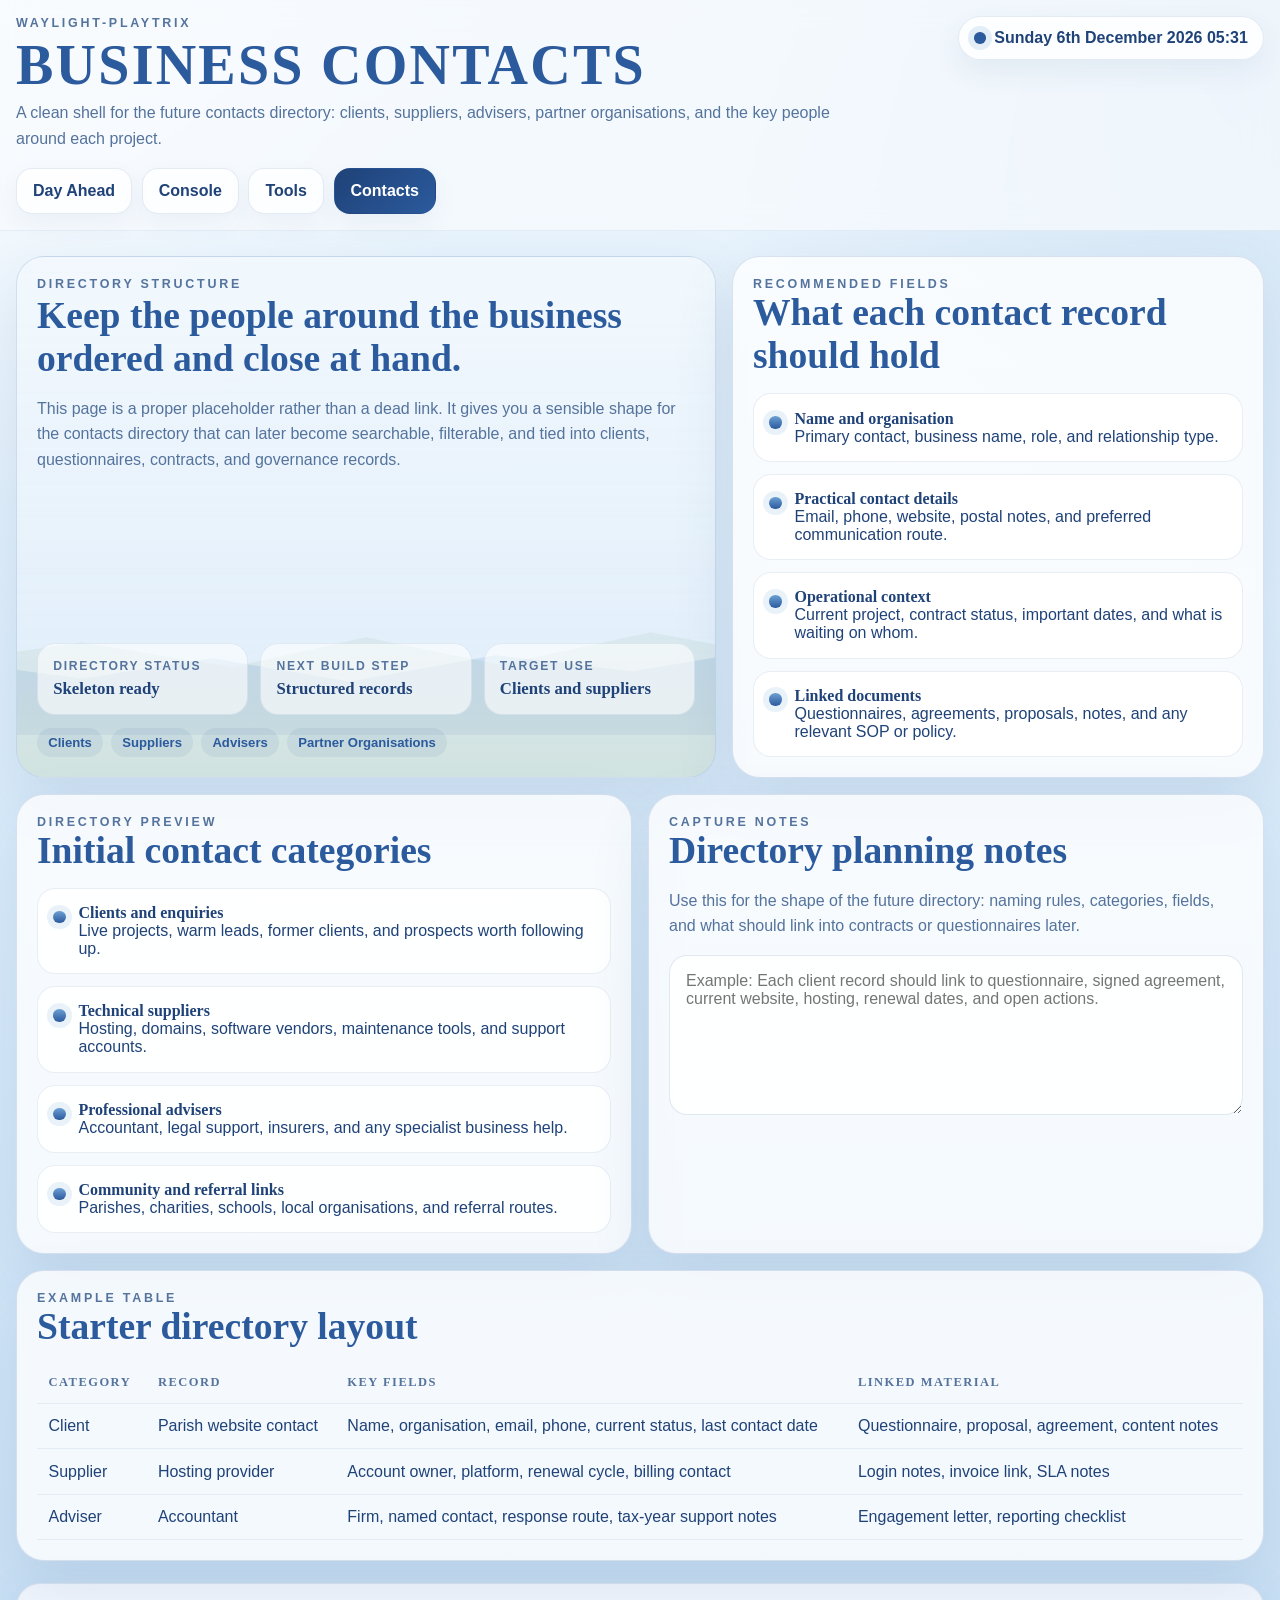
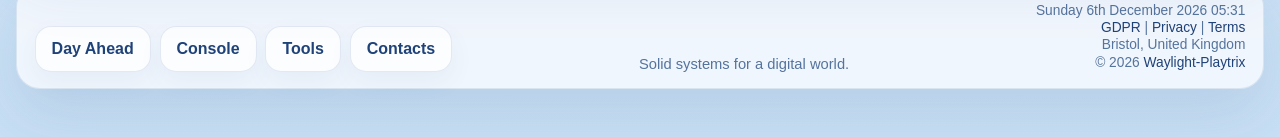
==== contacts.html @ 9e7c9e60 "Refine Waylight dashboard and add workboard" ====
<!DOCTYPE html>
<html lang="en-GB">
<head>
  <meta charset="UTF-8" />
  <meta name="viewport" content="width=device-width, initial-scale=1.0" />
  <title>Waylight-Playtrix | Business Contacts</title>
  <style>
    :root {
      --sky-top:#edf6fd;
      --sky-mid:#d9ebfa;
      --sky-low:#c8dff4;
      --sea:#6da0d4;
      --sea-deep:#2b5a9d;
      --ink:#1f4278;
      --ink-soft:#54739d;
      --line:rgba(43,90,157,.16);
      --panel:rgba(255,255,255,.78);
      --panel-strong:rgba(255,255,255,.9);
      --glow:0 24px 60px rgba(49,89,141,.12);
      --grass:#b8cfa8;
      --chalk:#f8fbfe;
    }
    * { box-sizing:border-box; }
    body {
      margin:0;
      min-height:100vh;
      color:var(--ink);
      font-family:"Trebuchet MS","Gill Sans",Calibri,sans-serif;
      background:
        radial-gradient(circle at top left, rgba(255,255,255,.72), transparent 24%),
        radial-gradient(circle at top right, rgba(109,160,212,.18), transparent 28%),
        linear-gradient(180deg, var(--sky-top) 0%, var(--sky-mid) 48%, var(--sky-low) 100%);
    }
    h1,h2,h3,strong,th { font-family:Georgia,"Times New Roman",serif; }
    a { color:inherit; }
    .wrap { width:min(1280px, calc(100% - 2rem)); margin:0 auto; }
    .topbar {
      position:sticky; top:0; z-index:10;
      padding:1rem 0;
      background:rgba(248,251,254,.7);
      backdrop-filter:blur(16px);
      border-bottom:1px solid rgba(43,90,157,.08);
    }
    .brand { display:flex; justify-content:space-between; gap:1rem; align-items:flex-start; flex-wrap:wrap; }
    .eyebrow { margin:0; font-size:.78rem; letter-spacing:.22em; text-transform:uppercase; font-weight:800; color:var(--ink-soft); }
    h1 { margin:.2rem 0; font-size:clamp(2rem,5vw,3.5rem); text-transform:uppercase; letter-spacing:.04em; color:var(--sea-deep); }
    .sub { margin:0; max-width:52rem; color:var(--ink-soft); line-height:1.6; }
    nav { display:flex; gap:.6rem; flex-wrap:wrap; margin-top:1rem; }
    .nav-btn,.footer-btn,.action-btn {
      display:inline-flex; align-items:center; justify-content:center; text-decoration:none; cursor:pointer;
      border:1px solid rgba(43,90,157,.12); border-radius:16px; padding:.82rem 1rem;
      background:rgba(255,255,255,.76); color:var(--ink); font-weight:800;
      box-shadow:0 10px 24px rgba(49,89,141,.06);
    }
    .nav-btn.active,.nav-btn:hover,.action-btn.primary,.footer-btn:hover {
      background:linear-gradient(135deg, var(--ink), var(--sea-deep)); color:#fff;
    }
    .stamp {
      display:inline-flex; align-items:center; gap:.55rem; padding:.75rem .95rem; border-radius:999px;
      background:rgba(255,255,255,.82); border:1px solid rgba(43,90,157,.12); box-shadow:0 12px 28px rgba(49,89,141,.08);
      font-weight:700; color:var(--ink);
    }
    .dot { width:.72rem; height:.72rem; border-radius:50%; background:var(--sea-deep); box-shadow:0 0 0 6px rgba(109,160,212,.18); }
    main.wrap { padding:1.6rem 0 3rem; }
    .hero,.cols2,.footer-inner { display:grid; gap:1rem; }
    .hero { grid-template-columns:1.25fr .95fr; }
    .cols2 { grid-template-columns:repeat(2, minmax(0, 1fr)); margin-top:1rem; }
    .card {
      position:relative; overflow:hidden; border-radius:28px; padding:1.25rem;
      background:var(--panel); border:1px solid var(--line); box-shadow:var(--glow);
    }
    .hero-card {
      min-height:320px;
      background:
        linear-gradient(180deg, rgba(255,255,255,.62), rgba(255,255,255,.3)),
        linear-gradient(180deg, rgba(217,235,250,.88), rgba(200,223,244,.72));
    }
    .hero-card::before {
      content:""; position:absolute; inset:auto -10% 0 -10%; height:48%;
      background:linear-gradient(180deg, rgba(109,160,212,.08), rgba(184,207,168,.3));
      clip-path:polygon(0 54%, 16% 46%, 34% 56%, 50% 44%, 66% 55%, 84% 42%, 100% 52%, 100% 100%, 0 100%);
    }
    .hero-card::after {
      content:""; position:absolute; inset:auto -8% 8% -8%; height:28%;
      background:linear-gradient(180deg, rgba(109,160,212,.3), rgba(43,90,157,.08));
      clip-path:polygon(0 50%, 15% 61%, 31% 47%, 48% 63%, 66% 45%, 83% 56%, 100% 40%, 100% 100%, 0 100%);
      opacity:.95;
    }
    .hero-inner { position:relative; z-index:1; display:flex; flex-direction:column; gap:1rem; justify-content:space-between; min-height:100%; }
    h2 { margin:.15rem 0; font-size:clamp(1.4rem, 3vw, 2.35rem); color:var(--sea-deep); }
    .panel-text { color:var(--ink-soft); line-height:1.6; }
    .metrics { display:grid; grid-template-columns:repeat(3, minmax(0, 1fr)); gap:.75rem; }
    .metric { border-radius:18px; padding:.95rem; background:rgba(255,255,255,.6); border:1px solid rgba(43,90,157,.1); }
    .metric span { display:block; font-size:.76rem; letter-spacing:.14em; text-transform:uppercase; font-weight:800; color:var(--ink-soft); }
    .metric strong { display:block; margin-top:.35rem; font-size:1.05rem; color:var(--ink); }
    .section-title { margin:0 0 .25rem; color:var(--sea-deep); }
    .mini-list,.contact-list { display:grid; gap:.75rem; margin-top:1rem; }
    .mini-item,.contact-card {
      display:flex; gap:.8rem; align-items:flex-start; border-radius:18px; padding:.95rem;
      background:var(--panel-strong); border:1px solid rgba(43,90,157,.1);
    }
    .bullet { width:.78rem; height:.78rem; margin-top:.42rem; border-radius:50%; background:linear-gradient(180deg, var(--sea), var(--sea-deep)); box-shadow:0 0 0 6px rgba(109,160,212,.14); flex:0 0 auto; }
    .tag-row { display:flex; gap:.5rem; flex-wrap:wrap; margin-top:.8rem; }
    .tag { display:inline-flex; align-items:center; padding:.45rem .7rem; border-radius:999px; background:rgba(43,90,157,.08); color:var(--sea-deep); font-size:.82rem; font-weight:800; }
    table { width:100%; border-collapse:collapse; margin-top:.85rem; }
    th,td { text-align:left; padding:.82rem .72rem; border-bottom:1px solid rgba(43,90,157,.08); vertical-align:top; }
    th { font-size:.78rem; letter-spacing:.12em; text-transform:uppercase; color:var(--ink-soft); }
    td { color:var(--ink); }
    .note-box {
      width:100%; min-height:160px; resize:vertical; border-radius:18px; padding:1rem; font:inherit;
      border:1px solid rgba(43,90,157,.14); background:rgba(255,255,255,.86); color:var(--ink);
    }
    .site-footer { margin-top:1.4rem; }
    .footer-inner {
      grid-template-columns:auto 1fr auto; align-items:end;
      background:rgba(248,251,254,.84); border:1px solid rgba(43,90,157,.12); border-radius:24px; padding:1rem 1.1rem;
      box-shadow:var(--glow);
    }
    .footer-nav { display:flex; gap:.55rem; flex-wrap:wrap; }
    .footer-tagline { margin:0; color:var(--ink-soft); font-size:.92rem; text-align:center; }
    .waylight-legal-block { text-align:right; }
    .footer-meta,.waylight-legal-links,.waylight-legal-location,.waylight-legal-copyright { margin:.15rem 0; color:var(--ink-soft); font-size:.86rem; }
    .waylight-legal-links a,.waylight-legal-copyright a { color:var(--ink); text-decoration:none; }
    .waylight-legal-links a:hover,.waylight-legal-copyright a:hover { text-decoration:underline; }
    @media (max-width:1100px) {
      .hero,.cols2,.footer-inner { grid-template-columns:1fr; }
      .metrics { grid-template-columns:1fr; }
      .waylight-legal-block { text-align:left; }
    }
    @media (max-width:700px) {
      .wrap { width:min(100% - 1rem, 1280px); }
      .nav-btn,.footer-btn,.action-btn { width:100%; }
    }
  </style>
</head>
<body>
  <header class="topbar">
    <div class="wrap">
      <div class="brand">
        <div>
          <p class="eyebrow">Waylight-Playtrix</p>
          <h1>Business Contacts</h1>
          <p class="sub">A clean shell for the future contacts directory: clients, suppliers, advisers, partner organisations, and the key people around each project.</p>
        </div>
        <div class="stamp"><span class="dot"></span><span id="todayStamp">Loading date...</span></div>
      </div>
      <nav>
        <a class="nav-btn" href="index.html">Day Ahead</a>
        <a class="nav-btn" href="playtrix-console.html">Console</a>
        <a class="nav-btn" href="tools.html">Tools</a>
        <a class="nav-btn active" href="contacts.html">Contacts</a>
      </nav>
    </div>
  </header>

  <main class="wrap">
    <section class="hero">
      <article class="card hero-card">
        <div class="hero-inner">
          <div>
            <p class="eyebrow">Directory Structure</p>
            <h2>Keep the people around the business ordered and close at hand.</h2>
            <p class="panel-text">This page is a proper placeholder rather than a dead link. It gives you a sensible shape for the contacts directory that can later become searchable, filterable, and tied into clients, questionnaires, contracts, and governance records.</p>
          </div>
          <div>
            <div class="metrics">
              <div class="metric"><span>Directory status</span><strong>Skeleton ready</strong></div>
              <div class="metric"><span>Next build step</span><strong>Structured records</strong></div>
              <div class="metric"><span>Target use</span><strong>Clients and suppliers</strong></div>
            </div>
            <div class="tag-row">
              <span class="tag">Clients</span>
              <span class="tag">Suppliers</span>
              <span class="tag">Advisers</span>
              <span class="tag">Partner Organisations</span>
            </div>
          </div>
        </div>
      </article>

      <article class="card">
        <p class="eyebrow">Recommended Fields</p>
        <h2 class="section-title">What each contact record should hold</h2>
        <div class="mini-list">
          <div class="mini-item"><span class="bullet"></span><div><strong>Name and organisation</strong><br />Primary contact, business name, role, and relationship type.</div></div>
          <div class="mini-item"><span class="bullet"></span><div><strong>Practical contact details</strong><br />Email, phone, website, postal notes, and preferred communication route.</div></div>
          <div class="mini-item"><span class="bullet"></span><div><strong>Operational context</strong><br />Current project, contract status, important dates, and what is waiting on whom.</div></div>
          <div class="mini-item"><span class="bullet"></span><div><strong>Linked documents</strong><br />Questionnaires, agreements, proposals, notes, and any relevant SOP or policy.</div></div>
        </div>
      </article>
    </section>

    <section class="cols2">
      <article class="card">
        <p class="eyebrow">Directory Preview</p>
        <h2 class="section-title">Initial contact categories</h2>
        <div class="contact-list">
          <div class="contact-card"><span class="bullet"></span><div><strong>Clients and enquiries</strong><br />Live projects, warm leads, former clients, and prospects worth following up.</div></div>
          <div class="contact-card"><span class="bullet"></span><div><strong>Technical suppliers</strong><br />Hosting, domains, software vendors, maintenance tools, and support accounts.</div></div>
          <div class="contact-card"><span class="bullet"></span><div><strong>Professional advisers</strong><br />Accountant, legal support, insurers, and any specialist business help.</div></div>
          <div class="contact-card"><span class="bullet"></span><div><strong>Community and referral links</strong><br />Parishes, charities, schools, local organisations, and referral routes.</div></div>
        </div>
      </article>

      <article class="card">
        <p class="eyebrow">Capture Notes</p>
        <h2 class="section-title">Directory planning notes</h2>
        <p class="panel-text">Use this for the shape of the future directory: naming rules, categories, fields, and what should link into contracts or questionnaires later.</p>
        <textarea class="note-box" id="contactNotes" placeholder="Example: Each client record should link to questionnaire, signed agreement, current website, hosting, renewal dates, and open actions."></textarea>
      </article>
    </section>

    <section class="card" style="margin-top:1rem;">
      <p class="eyebrow">Example Table</p>
      <h2 class="section-title">Starter directory layout</h2>
      <table>
        <thead>
          <tr>
            <th>Category</th>
            <th>Record</th>
            <th>Key fields</th>
            <th>Linked material</th>
          </tr>
        </thead>
        <tbody>
          <tr>
            <td>Client</td>
            <td>Parish website contact</td>
            <td>Name, organisation, email, phone, current status, last contact date</td>
            <td>Questionnaire, proposal, agreement, content notes</td>
          </tr>
          <tr>
            <td>Supplier</td>
            <td>Hosting provider</td>
            <td>Account owner, platform, renewal cycle, billing contact</td>
            <td>Login notes, invoice link, SLA notes</td>
          </tr>
          <tr>
            <td>Adviser</td>
            <td>Accountant</td>
            <td>Firm, named contact, response route, tax-year support notes</td>
            <td>Engagement letter, reporting checklist</td>
          </tr>
        </tbody>
      </table>
    </section>

    <footer class="site-footer">
      <div class="footer-inner">
        <nav class="footer-nav" aria-label="Footer links">
          <a href="index.html" class="footer-btn">Day Ahead</a>
          <a href="playtrix-console.html" class="footer-btn">Console</a>
          <a href="tools.html" class="footer-btn">Tools</a>
          <a href="contacts.html" class="footer-btn">Contacts</a>
        </nav>
        <p class="footer-tagline">Solid systems for a digital world.</p>
        <div class="waylight-legal-block" data-waylight-legal>
          <p class="footer-meta"><span data-datetime>Loading date and time...</span></p>
          <p class="waylight-legal-links"><a href="gdpr.html">GDPR</a> | <a href="privacy.html">Privacy</a> | <a href="terms.html">Terms</a></p>
          <p class="waylight-legal-location">Bristol, United Kingdom</p>
          <p class="waylight-legal-copyright">&#169; 2026 <a href="index.html">Waylight-Playtrix</a></p>
        </div>
      </div>
    </footer>
  </main>

  <script>
    function footerDateTime() {
      const now = new Date();
      const weekday = now.toLocaleDateString('en-GB', { weekday: 'long' });
      const month = now.toLocaleDateString('en-GB', { month: 'long' });
      const day = now.getDate();
      const suffix = day % 100 >= 11 && day % 100 <= 13 ? 'th' : ({ 1: 'st', 2: 'nd', 3: 'rd' }[day % 10] || 'th');
      const hours = String(now.getHours()).padStart(2, '0');
      const minutes = String(now.getMinutes()).padStart(2, '0');
      document.querySelectorAll('[data-datetime], #todayStamp').forEach((node) => {
        node.textContent = `${weekday} ${day}${suffix} ${month} ${now.getFullYear()} ${hours}:${minutes}`;
      });
    }

    const notesKey = 'waylight-playtrix-contacts-notes';
    const noteBox = document.getElementById('contactNotes');
    noteBox.value = localStorage.getItem(notesKey) || '';
    noteBox.addEventListener('input', () => {
      localStorage.setItem(notesKey, noteBox.value);
    });

    footerDateTime();
    setInterval(footerDateTime, 60000);
  </script>
</body>
</html>
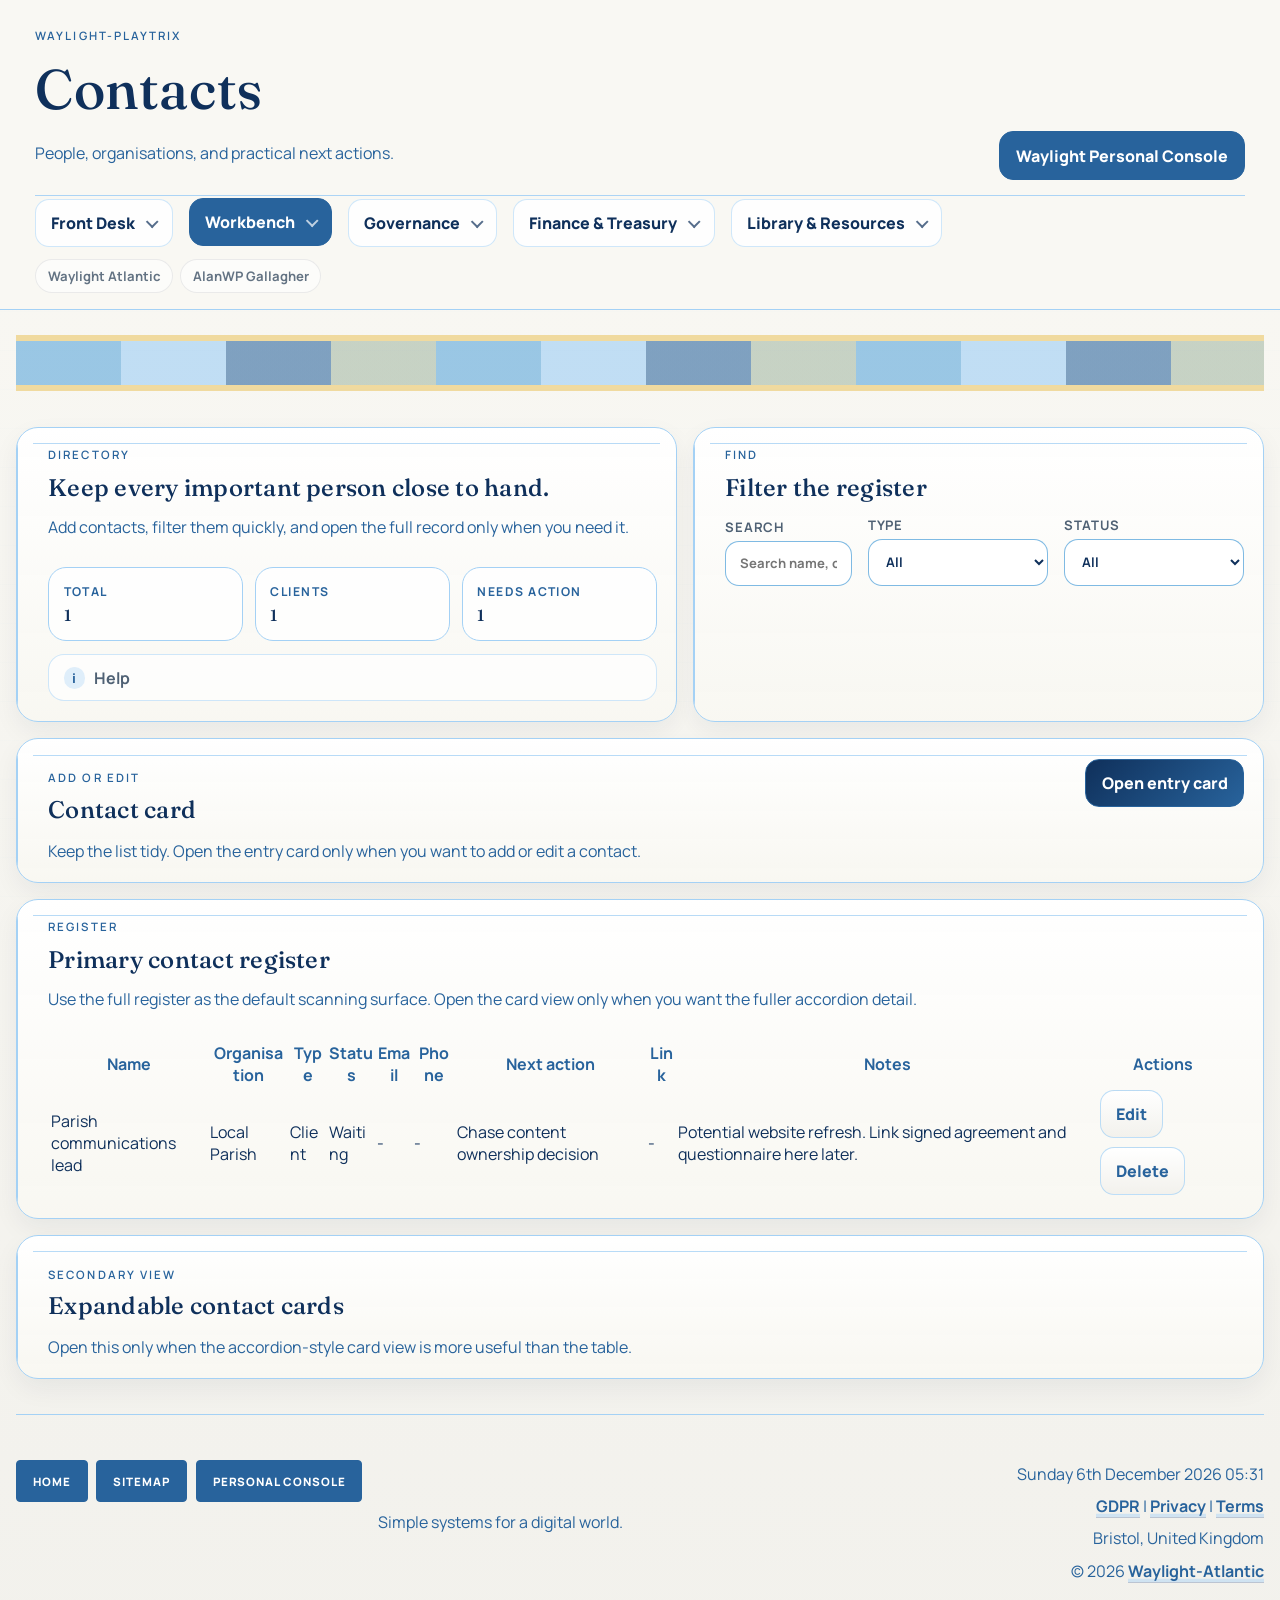
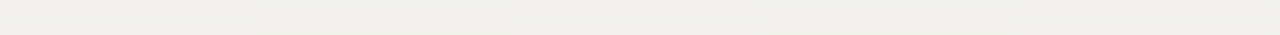
==== commit efb752d8: "chore: sync local changes" ====
--- a/contacts.html
+++ b/contacts.html
@@ -3,290 +3,535 @@
 <head>
   <meta charset="UTF-8" />
   <meta name="viewport" content="width=device-width, initial-scale=1.0" />
-  <title>Waylight-Playtrix | Business Contacts</title>
+  <title>Waylight-Playtrix | Contacts</title>
+  <link rel="icon" href="Assets/img/irish-cross.svg" type="image/svg+xml" />
   <style>
-    :root {
-      --sky-top:#edf6fd;
-      --sky-mid:#d9ebfa;
-      --sky-low:#c8dff4;
-      --sea:#6da0d4;
-      --sea-deep:#2b5a9d;
-      --ink:#1f4278;
-      --ink-soft:#54739d;
-      --line:rgba(43,90,157,.16);
-      --panel:rgba(255,255,255,.78);
-      --panel-strong:rgba(255,255,255,.9);
-      --glow:0 24px 60px rgba(49,89,141,.12);
-      --grass:#b8cfa8;
-      --chalk:#f8fbfe;
+    body {
+      margin: 0;
+      min-height: 100vh;
+      color: var(--wf-ink);
+      font-family: "Trebuchet MS", "Gill Sans", Calibri, sans-serif;
     }
-    * { box-sizing:border-box; }
-    body {
-      margin:0;
-      min-height:100vh;
-      color:var(--ink);
-      font-family:"Trebuchet MS","Gill Sans",Calibri,sans-serif;
-      background:
-        radial-gradient(circle at top left, rgba(255,255,255,.72), transparent 24%),
-        radial-gradient(circle at top right, rgba(109,160,212,.18), transparent 28%),
-        linear-gradient(180deg, var(--sky-top) 0%, var(--sky-mid) 48%, var(--sky-low) 100%);
+    .topbar {
+      position: sticky;
+      top: 0;
+      z-index: 10;
+      padding: 1rem 1.2rem;
     }
-    h1,h2,h3,strong,th { font-family:Georgia,"Times New Roman",serif; }
-    a { color:inherit; }
-    .wrap { width:min(1280px, calc(100% - 2rem)); margin:0 auto; }
-    .topbar {
-      position:sticky; top:0; z-index:10;
-      padding:1rem 0;
-      background:rgba(248,251,254,.7);
-      backdrop-filter:blur(16px);
-      border-bottom:1px solid rgba(43,90,157,.08);
-    }
-    .brand { display:flex; justify-content:space-between; gap:1rem; align-items:flex-start; flex-wrap:wrap; }
-    .eyebrow { margin:0; font-size:.78rem; letter-spacing:.22em; text-transform:uppercase; font-weight:800; color:var(--ink-soft); }
-    h1 { margin:.2rem 0; font-size:clamp(2rem,5vw,3.5rem); text-transform:uppercase; letter-spacing:.04em; color:var(--sea-deep); }
-    .sub { margin:0; max-width:52rem; color:var(--ink-soft); line-height:1.6; }
-    nav { display:flex; gap:.6rem; flex-wrap:wrap; margin-top:1rem; }
-    .nav-btn,.footer-btn,.action-btn {
-      display:inline-flex; align-items:center; justify-content:center; text-decoration:none; cursor:pointer;
-      border:1px solid rgba(43,90,157,.12); border-radius:16px; padding:.82rem 1rem;
-      background:rgba(255,255,255,.76); color:var(--ink); font-weight:800;
-      box-shadow:0 10px 24px rgba(49,89,141,.06);
-    }
-    .nav-btn.active,.nav-btn:hover,.action-btn.primary,.footer-btn:hover {
-      background:linear-gradient(135deg, var(--ink), var(--sea-deep)); color:#fff;
-    }
-    .stamp {
-      display:inline-flex; align-items:center; gap:.55rem; padding:.75rem .95rem; border-radius:999px;
-      background:rgba(255,255,255,.82); border:1px solid rgba(43,90,157,.12); box-shadow:0 12px 28px rgba(49,89,141,.08);
-      font-weight:700; color:var(--ink);
-    }
-    .dot { width:.72rem; height:.72rem; border-radius:50%; background:var(--sea-deep); box-shadow:0 0 0 6px rgba(109,160,212,.18); }
-    main.wrap { padding:1.6rem 0 3rem; }
-    .hero,.cols2,.footer-inner { display:grid; gap:1rem; }
-    .hero { grid-template-columns:1.25fr .95fr; }
-    .cols2 { grid-template-columns:repeat(2, minmax(0, 1fr)); margin-top:1rem; }
-    .card {
-      position:relative; overflow:hidden; border-radius:28px; padding:1.25rem;
-      background:var(--panel); border:1px solid var(--line); box-shadow:var(--glow);
-    }
-    .hero-card {
-      min-height:320px;
-      background:
-        linear-gradient(180deg, rgba(255,255,255,.62), rgba(255,255,255,.3)),
-        linear-gradient(180deg, rgba(217,235,250,.88), rgba(200,223,244,.72));
-    }
-    .hero-card::before {
-      content:""; position:absolute; inset:auto -10% 0 -10%; height:48%;
-      background:linear-gradient(180deg, rgba(109,160,212,.08), rgba(184,207,168,.3));
-      clip-path:polygon(0 54%, 16% 46%, 34% 56%, 50% 44%, 66% 55%, 84% 42%, 100% 52%, 100% 100%, 0 100%);
-    }
-    .hero-card::after {
-      content:""; position:absolute; inset:auto -8% 8% -8%; height:28%;
-      background:linear-gradient(180deg, rgba(109,160,212,.3), rgba(43,90,157,.08));
-      clip-path:polygon(0 50%, 15% 61%, 31% 47%, 48% 63%, 66% 45%, 83% 56%, 100% 40%, 100% 100%, 0 100%);
-      opacity:.95;
-    }
-    .hero-inner { position:relative; z-index:1; display:flex; flex-direction:column; gap:1rem; justify-content:space-between; min-height:100%; }
-    h2 { margin:.15rem 0; font-size:clamp(1.4rem, 3vw, 2.35rem); color:var(--sea-deep); }
-    .panel-text { color:var(--ink-soft); line-height:1.6; }
-    .metrics { display:grid; grid-template-columns:repeat(3, minmax(0, 1fr)); gap:.75rem; }
-    .metric { border-radius:18px; padding:.95rem; background:rgba(255,255,255,.6); border:1px solid rgba(43,90,157,.1); }
-    .metric span { display:block; font-size:.76rem; letter-spacing:.14em; text-transform:uppercase; font-weight:800; color:var(--ink-soft); }
-    .metric strong { display:block; margin-top:.35rem; font-size:1.05rem; color:var(--ink); }
-    .section-title { margin:0 0 .25rem; color:var(--sea-deep); }
-    .mini-list,.contact-list { display:grid; gap:.75rem; margin-top:1rem; }
-    .mini-item,.contact-card {
-      display:flex; gap:.8rem; align-items:flex-start; border-radius:18px; padding:.95rem;
-      background:var(--panel-strong); border:1px solid rgba(43,90,157,.1);
-    }
-    .bullet { width:.78rem; height:.78rem; margin-top:.42rem; border-radius:50%; background:linear-gradient(180deg, var(--sea), var(--sea-deep)); box-shadow:0 0 0 6px rgba(109,160,212,.14); flex:0 0 auto; }
-    .tag-row { display:flex; gap:.5rem; flex-wrap:wrap; margin-top:.8rem; }
-    .tag { display:inline-flex; align-items:center; padding:.45rem .7rem; border-radius:999px; background:rgba(43,90,157,.08); color:var(--sea-deep); font-size:.82rem; font-weight:800; }
-    table { width:100%; border-collapse:collapse; margin-top:.85rem; }
-    th,td { text-align:left; padding:.82rem .72rem; border-bottom:1px solid rgba(43,90,157,.08); vertical-align:top; }
-    th { font-size:.78rem; letter-spacing:.12em; text-transform:uppercase; color:var(--ink-soft); }
-    td { color:var(--ink); }
-    .note-box {
-      width:100%; min-height:160px; resize:vertical; border-radius:18px; padding:1rem; font:inherit;
-      border:1px solid rgba(43,90,157,.14); background:rgba(255,255,255,.86); color:var(--ink);
-    }
-    .site-footer { margin-top:1.4rem; }
-    .footer-inner {
-      grid-template-columns:auto 1fr auto; align-items:end;
-      background:rgba(248,251,254,.84); border:1px solid rgba(43,90,157,.12); border-radius:24px; padding:1rem 1.1rem;
-      box-shadow:var(--glow);
-    }
-    .footer-nav { display:flex; gap:.55rem; flex-wrap:wrap; }
-    .footer-tagline { margin:0; color:var(--ink-soft); font-size:.92rem; text-align:center; }
-    .waylight-legal-block { text-align:right; }
-    .footer-meta,.waylight-legal-links,.waylight-legal-location,.waylight-legal-copyright { margin:.15rem 0; color:var(--ink-soft); font-size:.86rem; }
-    .waylight-legal-links a,.waylight-legal-copyright a { color:var(--ink); text-decoration:none; }
-    .waylight-legal-links a:hover,.waylight-legal-copyright a:hover { text-decoration:underline; }
-    @media (max-width:1100px) {
-      .hero,.cols2,.footer-inner { grid-template-columns:1fr; }
-      .metrics { grid-template-columns:1fr; }
-      .waylight-legal-block { text-align:left; }
-    }
-    @media (max-width:700px) {
-      .wrap { width:min(100% - 1rem, 1280px); }
-      .nav-btn,.footer-btn,.action-btn { width:100%; }
-    }
+    .wrap { width: min(1380px, calc(100% - 2rem)); margin: 0 auto; }
+    .brand { display: flex; justify-content: space-between; gap: 1rem; align-items: start; flex-wrap: wrap; }
+    h1,h2,h3,strong { font-family: Georgia, "Times New Roman", serif; }
+    h1 { margin: .2rem 0; font-size: clamp(2rem, 5vw, 3.2rem); }
+    nav { display: flex; gap: .35rem; flex-wrap: wrap; margin-top: 1rem; }
+    .stamp { display: inline-flex; align-items: center; gap: .55rem; padding: .75rem .95rem; border-radius: 999px; background: rgba(255,255,255,.86); border: 1px solid var(--wf-rule); }
+    .dot { width: .72rem; height: .72rem; border-radius: 50%; background: var(--wf-primary); }
+    main.wrap { padding: 1.4rem 0 3rem; }
+    .hero { display: grid; grid-template-columns: 1.1fr .95fr; gap: 1rem; }
+    .hero > *, .metric-row > *, .contact-grid > *, .contact-toolbar > *, .contact-entry-toolbar > *, .footer-inner > * { min-width: 0; }
+    .card { --wf-card-padding: 1.2rem 1.2rem 1.25rem 1.95rem; display: flex; flex-direction: column; gap: .85rem; border: 1px solid var(--wf-rule); border-radius: 28px; box-shadow: var(--wf-shadow); position: relative; overflow: clip; background: linear-gradient(180deg, rgba(255,255,255,.98), rgba(249,248,244,.96)); min-width: 0; height: auto; overflow-wrap: break-word; word-wrap: break-word; }
+    .card::before { content: ''; position: absolute; top: 0; bottom: 0; left: 1.1rem; width: 2px; background: rgba(163,107,107,.16); border-radius: 999px; }
+    .card > * { position: relative; z-index: 1; }
+    .metric-row { display: grid; grid-template-columns: repeat(3, minmax(0, 1fr)); gap: .75rem; margin-top: 1rem; }
+    .metric { border: 1px solid var(--wf-rule); border-radius: 18px; padding: .9rem; background: rgba(255,255,255,.78); }
+    .metric span { display: block; font-size: .76rem; letter-spacing: .12em; text-transform: uppercase; color: var(--wf-muted); font-weight: 700; }
+    .metric strong { display: block; margin-top: .35rem; color: var(--wf-ink); }
+    .footer-inner { display: grid; grid-template-columns: auto 1fr auto; gap: 1rem; align-items: start; border: 1px solid var(--wf-rule); border-radius: 24px; padding: 1rem 1.1rem; margin-top: 1.4rem; background: rgba(255,255,255,.9); }
+    .footer-nav { display: flex; gap: .55rem; flex-wrap: wrap; }
+    .footer-btn,.nav-btn,.planner-btn { display: inline-flex; align-items: center; justify-content: center; padding: .75rem .95rem; border-radius: 14px; border: 1px solid var(--wf-rule); background: rgba(255,255,255,.9); color: var(--wf-ink); text-decoration: none; font-weight: 800; }
+    .nav-btn.active,.planner-btn.primary { background: var(--wf-primary); color: #fff; border-color: var(--wf-primary); }
+    .site-footer { margin-top: 1.4rem; }
+    .waylight-legal-block { text-align: right; }
+    .footer-meta,.waylight-legal-links,.waylight-legal-location,.waylight-legal-copyright,.footer-tagline { margin: .15rem 0; color: var(--wf-muted); }
+    .waylight-legal-links a,.waylight-legal-copyright a { color: var(--wf-ink); text-decoration: none; }
+    [hidden] { display: none !important; }
+    .contact-entry-toolbar { display: flex; align-items: start; justify-content: space-between; gap: 1rem; flex-wrap: wrap; }
+    .contact-entry-copy h2,
+    .contact-live-card h2,
+    .contact-register-card h2 { margin: .2rem 0 0; }
+    .contact-entry-copy p:last-child,
+    .contact-live-card p:last-child,
+    .contact-register-card p:last-child { margin-bottom: 0; }
+    .contact-editor-panel { margin-top: 1rem; }
+    .contact-live-card .contact-list { margin-top: 1rem; max-height: min(28rem, 52vh); overflow: auto; padding-right: .25rem; }
+    .contact-register-wrap { margin-top: 1rem; }
+    .contact-table-actions { display: flex; gap: .55rem; flex-wrap: wrap; }
+    .contact-live-card summary { list-style: none; cursor: pointer; }
+    .contact-live-card summary::-webkit-details-marker { display: none; }
+    .contact-live-card[open] summary { margin-bottom: 1rem; }
+    @media (max-width: 980px) { .hero,.footer-inner,.contact-grid,.contact-toolbar { grid-template-columns: 1fr; } .metric-row { grid-template-columns: 1fr; } .waylight-legal-block { text-align: left; } }
   </style>
+  <link rel="stylesheet" href="Assets/css/playtrix-filofax.css" />
 </head>
 <body>
   <header class="topbar">
     <div class="wrap">
-      <div class="brand">
-        <div>
+      <div class="brand shell-brand">
+        <div class="brand-head">
           <p class="eyebrow">Waylight-Playtrix</p>
-          <h1>Business Contacts</h1>
-          <p class="sub">A clean shell for the future contacts directory: clients, suppliers, advisers, partner organisations, and the key people around each project.</p>
-        </div>
-        <div class="stamp"><span class="dot"></span><span id="todayStamp">Loading date...</span></div>
+          <h1>Contacts</h1>
+          <p class="sub">People, organisations, and practical next actions.</p>
+        </div>
+        <div class="toggle-stack">
+          <a class="shell-toggle" href="personal-console.html">Waylight Personal Console</a>
+        </div>
       </div>
-      <nav>
-        <a class="nav-btn" href="index.html">Day Ahead</a>
-        <a class="nav-btn" href="playtrix-console.html">Console</a>
-        <a class="nav-btn" href="tools.html">Tools</a>
-        <a class="nav-btn active" href="contacts.html">Contacts</a>
-      </nav>
+      <nav data-shell-nav data-shell-page="contacts" aria-label="Waylight-Playtrix sections"></nav>
+      <div class="utility-links" aria-label="Public properties">
+        <a class="utility-link" href="https://www.waylight-atlantic.co.uk" target="_blank" rel="noopener">Waylight Atlantic</a>
+        <a class="utility-link" href="https://www.alanwpgallagher.info" target="_blank" rel="noopener">AlanWP Gallagher</a>
+      </div>
     </div>
   </header>
 
   <main class="wrap">
     <section class="hero">
-      <article class="card hero-card">
-        <div class="hero-inner">
-          <div>
-            <p class="eyebrow">Directory Structure</p>
-            <h2>Keep the people around the business ordered and close at hand.</h2>
-            <p class="panel-text">This page is a proper placeholder rather than a dead link. It gives you a sensible shape for the contacts directory that can later become searchable, filterable, and tied into clients, questionnaires, contracts, and governance records.</p>
+      <article class="card">
+        <p class="eyebrow">Directory</p>
+        <h2>Keep every important person close to hand.</h2>
+        <p class="muted">Add contacts, filter them quickly, and open the full record only when you need it.</p>
+        <div class="metric-row">
+          <div class="metric"><span>Total</span><strong id="contactTotal">0</strong></div>
+          <div class="metric"><span>Clients</span><strong id="contactClients">0</strong></div>
+          <div class="metric"><span>Needs action</span><strong id="contactAction">0</strong></div>
+        </div>
+        <details class="help-card">
+          <summary><span class="help-icon">i</span><span>Help</span></summary>
+          <div class="help-card-content">
+            <p>Use one record per person or main contact. Keep the next action clear. Add links to folders, websites, signed agreements, or questionnaires where relevant.</p>
           </div>
-          <div>
-            <div class="metrics">
-              <div class="metric"><span>Directory status</span><strong>Skeleton ready</strong></div>
-              <div class="metric"><span>Next build step</span><strong>Structured records</strong></div>
-              <div class="metric"><span>Target use</span><strong>Clients and suppliers</strong></div>
-            </div>
-            <div class="tag-row">
-              <span class="tag">Clients</span>
-              <span class="tag">Suppliers</span>
-              <span class="tag">Advisers</span>
-              <span class="tag">Partner Organisations</span>
-            </div>
-          </div>
-        </div>
+        </details>
       </article>
 
       <article class="card">
-        <p class="eyebrow">Recommended Fields</p>
-        <h2 class="section-title">What each contact record should hold</h2>
-        <div class="mini-list">
-          <div class="mini-item"><span class="bullet"></span><div><strong>Name and organisation</strong><br />Primary contact, business name, role, and relationship type.</div></div>
-          <div class="mini-item"><span class="bullet"></span><div><strong>Practical contact details</strong><br />Email, phone, website, postal notes, and preferred communication route.</div></div>
-          <div class="mini-item"><span class="bullet"></span><div><strong>Operational context</strong><br />Current project, contract status, important dates, and what is waiting on whom.</div></div>
-          <div class="mini-item"><span class="bullet"></span><div><strong>Linked documents</strong><br />Questionnaires, agreements, proposals, notes, and any relevant SOP or policy.</div></div>
+        <p class="eyebrow">Find</p>
+        <h2>Filter the register</h2>
+        <div class="contact-toolbar">
+          <label>Search
+            <input id="contactSearch" type="text" placeholder="Search name, organisation, or note" />
+          </label>
+          <label>Type
+            <select id="contactTypeFilter">
+              <option value="all">All</option>
+              <option value="Client">Client</option>
+              <option value="Lead">Lead</option>
+              <option value="Supplier">Supplier</option>
+              <option value="Adviser">Adviser</option>
+              <option value="Partner">Partner</option>
+              <option value="Personal">Personal</option>
+            </select>
+          </label>
+          <label>Status
+            <select id="contactStatusFilter">
+              <option value="all">All</option>
+              <option value="Active">Active</option>
+              <option value="Waiting">Waiting</option>
+              <option value="Dormant">Dormant</option>
+              <option value="Closed">Closed</option>
+            </select>
+          </label>
         </div>
       </article>
     </section>
 
-    <section class="cols2">
+    <section class="contact-shell">
       <article class="card">
-        <p class="eyebrow">Directory Preview</p>
-        <h2 class="section-title">Initial contact categories</h2>
-        <div class="contact-list">
-          <div class="contact-card"><span class="bullet"></span><div><strong>Clients and enquiries</strong><br />Live projects, warm leads, former clients, and prospects worth following up.</div></div>
-          <div class="contact-card"><span class="bullet"></span><div><strong>Technical suppliers</strong><br />Hosting, domains, software vendors, maintenance tools, and support accounts.</div></div>
-          <div class="contact-card"><span class="bullet"></span><div><strong>Professional advisers</strong><br />Accountant, legal support, insurers, and any specialist business help.</div></div>
-          <div class="contact-card"><span class="bullet"></span><div><strong>Community and referral links</strong><br />Parishes, charities, schools, local organisations, and referral routes.</div></div>
+        <div class="contact-entry-toolbar">
+          <div class="contact-entry-copy">
+            <p class="eyebrow">Add Or Edit</p>
+            <h2>Contact card</h2>
+            <p class="muted">Keep the list tidy. Open the entry card only when you want to add or edit a contact.</p>
+          </div>
+          <div class="register-toolbar-actions">
+            <button type="button" class="planner-btn primary" id="contactToggle">Open entry card</button>
+          </div>
+        </div>
+        <div id="contactEditorPanel" class="contact-editor-panel" hidden>
+          <form id="contactForm" class="contact-form">
+            <input type="hidden" id="contactId" />
+            <div class="contact-form-grid">
+              <label>Name
+                <input id="contactName" type="text" maxlength="120" required placeholder="Main contact name" />
+              </label>
+              <label>Organisation
+                <input id="contactOrganisation" type="text" maxlength="120" placeholder="Organisation or business" />
+              </label>
+              <label>Type
+                <select id="contactType">
+                  <option>Client</option>
+                  <option>Lead</option>
+                  <option>Supplier</option>
+                  <option>Adviser</option>
+                  <option>Partner</option>
+                  <option>Personal</option>
+                </select>
+              </label>
+              <label>Status
+                <select id="contactStatus">
+                  <option>Active</option>
+                  <option>Waiting</option>
+                  <option>Dormant</option>
+                  <option>Closed</option>
+                </select>
+              </label>
+              <label>Email
+                <input id="contactEmail" type="email" placeholder="name@example.com" />
+              </label>
+              <label>Phone
+                <input id="contactPhone" type="text" placeholder="Phone number" />
+              </label>
+              <label>Website or folder link
+                <input id="contactLink" type="text" placeholder="Optional URL or folder link" />
+              </label>
+              <label>Next action
+                <input id="contactNextAction" type="text" maxlength="160" placeholder="What needs doing next?" />
+              </label>
+            </div>
+            <label>Notes
+              <textarea id="contactNotes" rows="5" placeholder="Context, relationship notes, document references, renewal notes, contract notes."></textarea>
+            </label>
+            <div class="planner-actions">
+              <button type="submit" class="planner-btn primary">Save contact</button>
+              <button type="button" class="planner-btn" id="contactReset">Clear</button>
+            </div>
+          </form>
         </div>
       </article>
 
-      <article class="card">
-        <p class="eyebrow">Capture Notes</p>
-        <h2 class="section-title">Directory planning notes</h2>
-        <p class="panel-text">Use this for the shape of the future directory: naming rules, categories, fields, and what should link into contracts or questionnaires later.</p>
-        <textarea class="note-box" id="contactNotes" placeholder="Example: Each client record should link to questionnaire, signed agreement, current website, hosting, renewal dates, and open actions."></textarea>
+      <article class="card contact-register-card">
+        <p class="eyebrow">Register</p>
+        <h2>Primary contact register</h2>
+        <p class="muted">Use the full register as the default scanning surface. Open the card view only when you want the fuller accordion detail.</p>
+        <div class="planner-table-wrap register-table-wrap contact-register-wrap">
+          <table class="planner-table">
+            <thead>
+              <tr>
+                <th>Name</th>
+                <th>Organisation</th>
+                <th>Type</th>
+                <th>Status</th>
+                <th>Email</th>
+                <th>Phone</th>
+                <th>Next action</th>
+                <th>Link</th>
+                <th>Notes</th>
+                <th>Actions</th>
+              </tr>
+            </thead>
+            <tbody id="contactTableBody"></tbody>
+          </table>
+        </div>
       </article>
-    </section>
-
-    <section class="card" style="margin-top:1rem;">
-      <p class="eyebrow">Example Table</p>
-      <h2 class="section-title">Starter directory layout</h2>
-      <table>
-        <thead>
-          <tr>
-            <th>Category</th>
-            <th>Record</th>
-            <th>Key fields</th>
-            <th>Linked material</th>
-          </tr>
-        </thead>
-        <tbody>
-          <tr>
-            <td>Client</td>
-            <td>Parish website contact</td>
-            <td>Name, organisation, email, phone, current status, last contact date</td>
-            <td>Questionnaire, proposal, agreement, content notes</td>
-          </tr>
-          <tr>
-            <td>Supplier</td>
-            <td>Hosting provider</td>
-            <td>Account owner, platform, renewal cycle, billing contact</td>
-            <td>Login notes, invoice link, SLA notes</td>
-          </tr>
-          <tr>
-            <td>Adviser</td>
-            <td>Accountant</td>
-            <td>Firm, named contact, response route, tax-year support notes</td>
-            <td>Engagement letter, reporting checklist</td>
-          </tr>
-        </tbody>
-      </table>
+
+      <details class="card contact-live-card" id="contactLiveCards">
+        <summary>
+          <div>
+            <p class="eyebrow">Secondary View</p>
+            <h2>Expandable contact cards</h2>
+            <p class="muted">Open this only when the accordion-style card view is more useful than the table.</p>
+          </div>
+        </summary>
+        <div id="contactList" class="contact-list"></div>
+      </details>
     </section>
 
     <footer class="site-footer">
       <div class="footer-inner">
         <nav class="footer-nav" aria-label="Footer links">
-          <a href="index.html" class="footer-btn">Day Ahead</a>
-          <a href="playtrix-console.html" class="footer-btn">Console</a>
-          <a href="tools.html" class="footer-btn">Tools</a>
-          <a href="contacts.html" class="footer-btn">Contacts</a>
+          <a href="index.html" class="footer-btn">Home</a>
+          <a href="sitemap.html" class="footer-btn">Sitemap</a>
+          <a href="personal-console.html" class="footer-btn">Personal Console</a>
         </nav>
-        <p class="footer-tagline">Solid systems for a digital world.</p>
+        <p class="footer-tagline">Simple systems for a digital world.</p>
         <div class="waylight-legal-block" data-waylight-legal>
           <p class="footer-meta"><span data-datetime>Loading date and time...</span></p>
           <p class="waylight-legal-links"><a href="gdpr.html">GDPR</a> | <a href="privacy.html">Privacy</a> | <a href="terms.html">Terms</a></p>
           <p class="waylight-legal-location">Bristol, United Kingdom</p>
-          <p class="waylight-legal-copyright">&#169; 2026 <a href="index.html">Waylight-Playtrix</a></p>
+          <p class="waylight-legal-copyright">&#169; 2026 <a href="https://www.waylight-atlantic.co.uk" target="_blank" rel="noopener">Waylight-Atlantic</a></p>
         </div>
       </div>
     </footer>
   </main>
 
+  <script src="Assets/js/playtrix-storage.js"></script>
+  <script src="Assets/js/playtrix-common.js"></script>
+  <script src="Assets/js/playtrix-shell.js"></script>
   <script>
-    function footerDateTime() {
-      const now = new Date();
-      const weekday = now.toLocaleDateString('en-GB', { weekday: 'long' });
-      const month = now.toLocaleDateString('en-GB', { month: 'long' });
-      const day = now.getDate();
-      const suffix = day % 100 >= 11 && day % 100 <= 13 ? 'th' : ({ 1: 'st', 2: 'nd', 3: 'rd' }[day % 10] || 'th');
-      const hours = String(now.getHours()).padStart(2, '0');
-      const minutes = String(now.getMinutes()).padStart(2, '0');
-      document.querySelectorAll('[data-datetime], #todayStamp').forEach((node) => {
-        node.textContent = `${weekday} ${day}${suffix} ${month} ${now.getFullYear()} ${hours}:${minutes}`;
+    (function () {
+      const Storage = window.PlaytrixStorage;
+      const Common = window.PlaytrixCommon || {};
+      const storageKey = 'playtrix.contacts.records';
+      const seed = [
+        {
+          id: crypto.randomUUID ? crypto.randomUUID() : 'contact-1',
+          name: 'Parish communications lead',
+          organisation: 'Local Parish',
+          type: 'Client',
+          status: 'Waiting',
+          email: '',
+          phone: '',
+          link: '',
+          nextAction: 'Chase content ownership decision',
+          notes: 'Potential website refresh. Link signed agreement and questionnaire here later.'
+        }
+      ];
+
+      function read() {
+        return Storage.readJson(storageKey, seed);
+      }
+
+      function write(records) {
+        Storage.writeJson(storageKey, records);
+      }
+
+      function escapeHtml(value) {
+        return String(value || '')
+          .replace(/&/g, '&amp;')
+          .replace(/</g, '&lt;')
+          .replace(/>/g, '&gt;')
+          .replace(/"/g, '&quot;')
+          .replace(/'/g, '&#39;');
+      }
+
+      function normaliseLink(value) {
+        if (Common && typeof Common.normaliseActionLink === 'function') {
+          return Common.normaliseActionLink(value);
+        }
+        return String(value || '').trim();
+      }
+
+      function applyScrollCap(container, itemSelector, options) {
+        if (!container || !itemSelector || !container.getClientRects().length) return;
+        const settings = options || {};
+        const maxItems = Math.max(1, Number(settings.maxItems || 4));
+        const items = Array.from(container.querySelectorAll(itemSelector));
+        const header = settings.headerSelector ? container.querySelector(settings.headerSelector) : null;
+        const computed = window.getComputedStyle(container);
+        const gap = Number.parseFloat(computed.rowGap || computed.gap || '0') || 0;
+
+        container.style.overflowX = settings.allowHorizontal ? 'auto' : '';
+        container.style.overflowY = items.length > maxItems ? 'auto' : 'visible';
+        container.style.paddingRight = items.length > maxItems ? '0.25rem' : '';
+
+        if (items.length <= maxItems) {
+          container.style.removeProperty('max-height');
+          return;
+        }
+
+        let maxHeight = header ? Math.ceil(header.getBoundingClientRect().height) : 0;
+        items.slice(0, maxItems).forEach((item, index) => {
+          maxHeight += Math.ceil(item.getBoundingClientRect().height);
+          if (index < maxItems - 1) {
+            maxHeight += gap;
+          }
+        });
+
+        container.style.maxHeight = `${Math.ceil(maxHeight + (settings.extraOffset || 0))}px`;
+      }
+
+      const form = document.getElementById('contactForm');
+      const search = document.getElementById('contactSearch');
+      const typeFilter = document.getElementById('contactTypeFilter');
+      const statusFilter = document.getElementById('contactStatusFilter');
+      const list = document.getElementById('contactList');
+      const tableBody = document.getElementById('contactTableBody');
+      const registerWrap = document.querySelector('.contact-register-wrap');
+      const liveCardsDetails = document.getElementById('contactLiveCards');
+      const toggleButton = document.getElementById('contactToggle');
+      const editorPanel = document.getElementById('contactEditorPanel');
+      let editorOpen = false;
+
+      function getFormValue(id) {
+        return document.getElementById(id).value.trim();
+      }
+
+      function setForm(record) {
+        document.getElementById('contactId').value = record.id || '';
+        document.getElementById('contactName').value = record.name || '';
+        document.getElementById('contactOrganisation').value = record.organisation || '';
+        document.getElementById('contactType').value = record.type || 'Client';
+        document.getElementById('contactStatus').value = record.status || 'Active';
+        document.getElementById('contactEmail').value = record.email || '';
+        document.getElementById('contactPhone').value = record.phone || '';
+        document.getElementById('contactLink').value = record.link || '';
+        document.getElementById('contactNextAction').value = record.nextAction || '';
+        document.getElementById('contactNotes').value = record.notes || '';
+      }
+
+      function setEditorOpen(nextState) {
+        editorOpen = !!nextState;
+        editorPanel.hidden = !editorOpen;
+        toggleButton.textContent = editorOpen ? 'Hide entry card' : 'Open entry card';
+      }
+
+      function clearForm(options) {
+        const settings = options || {};
+        form.reset();
+        document.getElementById('contactId').value = '';
+        document.getElementById('contactType').value = 'Client';
+        document.getElementById('contactStatus').value = 'Active';
+        if (settings.close) {
+          setEditorOpen(false);
+        }
+      }
+
+      function openEditor(record) {
+        if (record) {
+          setForm(record);
+        } else {
+          clearForm({ close: false });
+        }
+        setEditorOpen(true);
+        form.scrollIntoView({ behavior: 'smooth', block: 'start' });
+        document.getElementById('contactName').focus();
+      }
+
+      function syncScrollCaps() {
+        applyScrollCap(list, '.contact-accordion-item', { maxItems: 4, extraOffset: 4 });
+        applyScrollCap(registerWrap, 'tbody tr', { maxItems: 4, headerSelector: 'thead', allowHorizontal: true, extraOffset: 4 });
+      }
+
+      function render() {
+        const records = read();
+        const term = search.value.trim().toLowerCase();
+        const type = typeFilter.value;
+        const status = statusFilter.value;
+        const filtered = records.filter((record) => {
+          const hay = `${record.name} ${record.organisation} ${record.notes} ${record.nextAction}`.toLowerCase();
+          return (!term || hay.includes(term)) && (type === 'all' || record.type === type) && (status === 'all' || record.status === status);
+        });
+
+        document.getElementById('contactTotal').textContent = records.length;
+        document.getElementById('contactClients').textContent = records.filter((item) => item.type === 'Client').length;
+        document.getElementById('contactAction').textContent = records.filter((item) => item.nextAction).length;
+
+        if (!filtered.length) {
+          list.innerHTML = '<div class="contact-empty">No contacts match this filter.</div>';
+          tableBody.innerHTML = '<tr><td colspan="10">No contacts match this filter.</td></tr>';
+          syncScrollCaps();
+          return;
+        }
+
+        list.innerHTML = filtered.map((record) => {
+          const href = normaliseLink(record.link);
+          const linkHtml = href ? `<a class="action-link" href="${escapeHtml(href)}" target="_blank" rel="noopener">Open link</a>` : '<span></span>';
+          return `
+            <details class="contact-accordion-item">
+              <summary>
+                <div class="contact-summary">
+                  <div class="contact-summary-main">
+                    <strong>${escapeHtml(record.name)}</strong>
+                    <span>${escapeHtml(record.organisation || record.type)}</span>
+                    <span>${escapeHtml(record.nextAction || 'No next action recorded')}</span>
+                  </div>
+                  <div class="contact-summary-meta">
+                    <span class="planner-chip">${escapeHtml(record.type)}</span>
+                    <span class="planner-chip">${escapeHtml(record.status)}</span>
+                  </div>
+                </div>
+              </summary>
+              <div class="contact-detail-grid">
+                <div><strong>Organisation</strong>${escapeHtml(record.organisation || '-')}</div>
+                <div><strong>Status</strong>${escapeHtml(record.status || '-')}</div>
+                <div><strong>Email</strong>${escapeHtml(record.email || '-')}</div>
+                <div><strong>Phone</strong>${escapeHtml(record.phone || '-')}</div>
+                <div><strong>Next action</strong>${escapeHtml(record.nextAction || '-')}</div>
+                <div><strong>Type</strong>${escapeHtml(record.type || '-')}</div>
+                <div style="grid-column: 1 / -1;"><strong>Notes</strong>${escapeHtml(record.notes || '-')}</div>
+              </div>
+              <div class="contact-actions">
+                ${linkHtml}
+                <button type="button" class="planner-btn" data-edit="${record.id}">Edit</button>
+                <button type="button" class="planner-btn" data-delete="${record.id}">Delete</button>
+              </div>
+            </details>
+          `;
+        }).join('');
+
+        tableBody.innerHTML = filtered.map((record) => {
+          const href = normaliseLink(record.link);
+          return `
+            <tr>
+              <td>${escapeHtml(record.name || '-')}</td>
+              <td>${escapeHtml(record.organisation || '-')}</td>
+              <td>${escapeHtml(record.type || '-')}</td>
+              <td>${escapeHtml(record.status || '-')}</td>
+              <td>${escapeHtml(record.email || '-')}</td>
+              <td>${escapeHtml(record.phone || '-')}</td>
+              <td>${escapeHtml(record.nextAction || '-')}</td>
+              <td>${href ? `<a class="action-link" href="${escapeHtml(href)}" target="_blank" rel="noopener">Open</a>` : '-'}</td>
+              <td>${escapeHtml(record.notes || '-')}</td>
+              <td><div class="contact-table-actions"><button type="button" class="planner-btn" data-edit="${record.id}">Edit</button><button type="button" class="planner-btn" data-delete="${record.id}">Delete</button></div></td>
+            </tr>
+          `;
+        }).join('');
+
+        [list, tableBody].forEach((scope) => {
+          scope.querySelectorAll('[data-edit]').forEach((button) => {
+            button.addEventListener('click', () => {
+              const record = records.find((item) => item.id === button.dataset.edit);
+              if (record) {
+                openEditor(record);
+              }
+            });
+          });
+
+          scope.querySelectorAll('[data-delete]').forEach((button) => {
+            button.addEventListener('click', () => {
+              const next = records.filter((item) => item.id !== button.dataset.delete);
+              write(next);
+              render();
+            });
+          });
+        });
+
+        syncScrollCaps();
+      }
+
+      Storage.seedJson(storageKey, seed);
+
+      form.addEventListener('submit', (event) => {
+        event.preventDefault();
+        const records = read();
+        const record = {
+          id: getFormValue('contactId') || (crypto.randomUUID ? crypto.randomUUID() : `contact-${Date.now()}`),
+          name: getFormValue('contactName'),
+          organisation: getFormValue('contactOrganisation'),
+          type: document.getElementById('contactType').value,
+          status: document.getElementById('contactStatus').value,
+          email: getFormValue('contactEmail'),
+          phone: getFormValue('contactPhone'),
+          link: getFormValue('contactLink'),
+          nextAction: getFormValue('contactNextAction'),
+          notes: document.getElementById('contactNotes').value.trim()
+        };
+        const existingIndex = records.findIndex((item) => item.id === record.id);
+        if (existingIndex >= 0) {
+          records[existingIndex] = record;
+        } else {
+          records.unshift(record);
+        }
+        write(records);
+        clearForm({ close: true });
+        render();
       });
-    }
-
-    const notesKey = 'waylight-playtrix-contacts-notes';
-    const noteBox = document.getElementById('contactNotes');
-    noteBox.value = localStorage.getItem(notesKey) || '';
-    noteBox.addEventListener('input', () => {
-      localStorage.setItem(notesKey, noteBox.value);
-    });
-
-    footerDateTime();
-    setInterval(footerDateTime, 60000);
+
+      toggleButton.addEventListener('click', () => {
+        if (editorOpen) {
+          clearForm({ close: true });
+          return;
+        }
+        openEditor();
+      });
+
+      document.getElementById('contactReset').addEventListener('click', () => clearForm({ close: false }));
+      [search, typeFilter, statusFilter].forEach((element) => element.addEventListener('input', render));
+      window.addEventListener('resize', syncScrollCaps);
+      if (liveCardsDetails) {
+        liveCardsDetails.addEventListener('toggle', () => window.setTimeout(syncScrollCaps, 80));
+      }
+      setEditorOpen(false);
+      render();
+    })();
   </script>
 </body>
 </html>
--- a/Assets/css/playtrix-filofax.css
+++ b/Assets/css/playtrix-filofax.css
@@ -0,0 +1,3213 @@
+@import url('https://fonts.googleapis.com/css2?family=Fraunces:opsz,wght@9..144,400;9..144,500;9..144,600&family=Manrope:wght@400;500;600;700;800&display=swap');
+
+:root {
+  --wf-paper: #f7f6f2;
+  --wf-paper-strong: #ffffff;
+  --wf-paper-soft: #fbfaf7;
+  --wf-ink: #20222a;
+  --wf-muted: #59616c;
+  --wf-rule: rgba(38, 50, 70, 0.12);
+  --wf-rule-strong: rgba(38, 50, 70, 0.18);
+  --wf-primary: #2d4f8c;
+  --wf-primary-soft: rgba(45, 79, 140, 0.10);
+  --wf-accent: #6e7a86;
+  --wf-accent-soft: rgba(110, 122, 134, 0.12);
+  --wf-danger-soft: rgba(153, 85, 85, 0.12);
+  --wf-shadow: 0 16px 34px rgba(19, 28, 43, 0.08);
+  --wf-surface-stack-gap: 0.85rem;
+  --wf-surface-heading-line: 1.12;
+  --wf-surface-card-padding: 1rem 1.25rem;
+  --wf-surface-panel-padding: 1rem 1.25rem;
+}
+
+*,
+*::before,
+*::after {
+  box-sizing: border-box;
+}
+
+body {
+  background:
+    radial-gradient(760px 320px at 14% 10%, rgba(45,79,140,.05), transparent 60%),
+    radial-gradient(720px 300px at 88% 12%, rgba(110,122,134,.06), transparent 62%),
+    linear-gradient(180deg, #f9f8f5 0%, #f4f2ee 100%);
+  color: var(--wf-ink);
+}
+
+body::before {
+  content: '';
+  position: fixed;
+  inset: 0;
+  pointer-events: none;
+  background:
+    linear-gradient(180deg, rgba(255,255,255,.48), transparent 34%),
+    repeating-linear-gradient(180deg, transparent 0 32px, rgba(45,79,140,.022) 32px 33px);
+  opacity: .72;
+}
+
+.topbar {
+  background: rgba(250, 249, 246, 0.94);
+  border-bottom: 1px solid var(--wf-rule);
+  box-shadow: 0 10px 24px rgba(19, 28, 43, 0.06);
+}
+
+.wrap {
+  width: min(1380px, calc(100% - 2rem));
+}
+
+.eyebrow {
+  color: var(--wf-primary);
+  letter-spacing: .18em;
+}
+
+.sub,
+.muted,
+.panel-text,
+.footer-tagline,
+.footer-meta,
+.waylight-legal-links,
+.waylight-legal-location,
+.waylight-legal-copyright {
+  color: var(--wf-muted);
+}
+
+h1,
+h2,
+h3,
+.section,
+.brand h1,
+.metric strong,
+.planner-sheet h2,
+.planner-sheet h3 {
+  color: var(--wf-ink);
+}
+
+.pill,
+.footer-btn,
+.nav-btn,
+.planner-btn,
+.kanban-btn,
+.tag-link {
+  box-shadow: none;
+}
+
+.nav-btn {
+  position: relative;
+  padding: .8rem .95rem .95rem;
+  border-radius: 16px 16px 0 0;
+  border: 1px solid var(--wf-rule);
+  border-bottom: 0;
+  background: linear-gradient(180deg, rgba(255,255,255,.96), rgba(244,242,238,.96));
+  color: var(--wf-ink);
+}
+
+.nav-btn::after {
+  content: '';
+  position: absolute;
+  left: .95rem;
+  right: .95rem;
+  bottom: .45rem;
+  height: 2px;
+  border-radius: 999px;
+  background: rgba(45,79,140,.14);
+}
+
+.nav-btn.active,
+.nav-btn:hover {
+  background: linear-gradient(180deg, rgba(255,255,255,1), rgba(248,246,242,.98));
+  color: var(--wf-ink);
+  transform: translateY(-1px);
+}
+
+.nav-btn.active::after,
+.nav-btn:hover::after {
+  background: var(--wf-primary);
+}
+
+.card,
+.mini,
+.line,
+.deal,
+.col,
+.resource-bank,
+.wl-kanban-column,
+.wl-kanban-card,
+.kanban-summary-card,
+.planner-sheet,
+.planner-item,
+.signal-card,
+.support-item,
+.route-item {
+  background:
+    linear-gradient(180deg, rgba(255,255,255,.98), rgba(249,248,244,.96));
+  border-color: var(--wf-rule);
+  box-shadow: var(--wf-shadow);
+}
+
+.card::before,
+.wl-kanban-column::before,
+.planner-sheet::before {
+  content: '';
+  position: absolute;
+  top: 0;
+  bottom: 0;
+  left: 1.1rem;
+  width: 2px;
+  background: rgba(163, 107, 107, .16);
+  border-radius: 999px;
+}
+
+.card > *,
+.wl-kanban-column > *,
+.planner-sheet > * {
+  position: relative;
+  z-index: 1;
+}
+
+.hero-card {
+  color: var(--wf-ink);
+  background:
+    radial-gradient(circle at top right, rgba(45,79,140,.08), transparent 36%),
+    linear-gradient(180deg, rgba(255,255,255,.98), rgba(247,245,240,.96));
+}
+
+.hero-card::after {
+  opacity: .16;
+}
+
+.hero-card p,
+.hero-card h2,
+.hero-card .metric strong,
+.hero-card .metric span {
+  color: inherit;
+}
+
+.metric {
+  background: rgba(255,255,255,.78);
+  border: 1px solid var(--wf-rule);
+}
+
+.mini,
+.line,
+.task,
+.deal,
+.col,
+.resource-bank,
+.planner-item,
+.signal-card,
+.support-item,
+.route-item {
+  background: rgba(255,255,255,.78);
+}
+
+.tag,
+.planner-chip,
+.wl-kanban-tag,
+.wl-kanban-date,
+.wl-kanban-count {
+  background: var(--wf-primary-soft);
+  color: var(--wf-primary);
+}
+
+.sea,
+.mist,
+.grass,
+.sand,
+.wl-kanban-priority[data-priority="steady"] {
+  background: var(--wf-accent-soft);
+  color: var(--wf-ink);
+}
+
+.wl-kanban-priority[data-priority="important"] {
+  background: rgba(170, 145, 98, 0.18);
+  color: #6f5b2f;
+}
+
+.wl-kanban-priority[data-priority="urgent"] {
+  background: var(--wf-danger-soft);
+  color: #8b4545;
+}
+
+.fill {
+  background: linear-gradient(90deg, #56606a, #2d4f8c);
+}
+
+.planner-btn.primary,
+.kanban-btn-primary,
+.btn.primary {
+  background: var(--wf-primary);
+  border-color: var(--wf-primary);
+  color: #fff;
+}
+
+.planner-btn,
+.kanban-btn,
+.btn.secondary,
+.footer-btn,
+.nav-btn,
+.tag-link,
+.quick-link {
+  background: rgba(255,255,255,.9);
+  color: var(--wf-ink);
+  border: 1px solid var(--wf-rule);
+}
+
+.help-card {
+  margin-top: .85rem;
+  border: 1px solid var(--wf-rule);
+  border-radius: 16px;
+  background: rgba(255,255,255,.74);
+  overflow: hidden;
+}
+
+.help-card summary {
+  list-style: none;
+  display: flex;
+  align-items: center;
+  gap: .55rem;
+  padding: .72rem .9rem;
+  cursor: pointer;
+  color: var(--wf-muted);
+  font-weight: 700;
+}
+
+.help-card summary::-webkit-details-marker {
+  display: none;
+}
+
+.help-icon {
+  display: inline-flex;
+  align-items: center;
+  justify-content: center;
+  width: 1.35rem;
+  height: 1.35rem;
+  border-radius: 50%;
+  background: var(--wf-primary-soft);
+  color: var(--wf-primary);
+  font-size: .82rem;
+  font-weight: 800;
+  flex: 0 0 auto;
+}
+
+.help-card-content {
+  padding: 0 1.25rem 1rem;
+  color: var(--wf-muted);
+  line-height: 1.55;
+}
+
+.help-inline {
+  display: inline-flex;
+  margin-left: .5rem;
+  vertical-align: middle;
+}
+
+.contact-shell,
+.contact-grid,
+.contact-toolbar,
+.contact-list,
+.contact-accordion {
+  display: grid;
+  gap: 1rem;
+}
+
+.contact-shell {
+  margin-top: 1rem;
+}
+
+.contact-grid {
+  grid-template-columns: 1fr 1.2fr;
+}
+
+.contact-toolbar {
+  grid-template-columns: minmax(0, 1fr) 180px 180px;
+  align-items: end;
+}
+
+.contact-toolbar input,
+.contact-toolbar select,
+.contact-form input,
+.contact-form textarea,
+.contact-form select {
+  width: 100%;
+  border: 1px solid var(--wf-rule-strong);
+  border-radius: 14px;
+  padding: .78rem .85rem;
+  font: inherit;
+  background: rgba(255,255,255,.95);
+  color: var(--wf-ink);
+}
+
+.contact-form {
+  display: grid;
+  gap: .85rem;
+}
+
+.contact-form-grid {
+  display: grid;
+  grid-template-columns: repeat(2, minmax(0, 1fr));
+  gap: .85rem;
+}
+
+.contact-form label,
+.contact-toolbar label {
+  display: grid;
+  gap: .32rem;
+  color: var(--wf-muted);
+  font-size: .82rem;
+  font-weight: 700;
+  letter-spacing: .06em;
+  text-transform: uppercase;
+}
+
+.contact-accordion-item {
+  border: 1px solid var(--wf-rule);
+  border-radius: 18px;
+  background: rgba(255,255,255,.86);
+  overflow: hidden;
+}
+
+.contact-accordion-item summary {
+  list-style: none;
+  cursor: pointer;
+  padding: .95rem 1rem;
+}
+
+.contact-accordion-item summary::-webkit-details-marker {
+  display: none;
+}
+
+.contact-summary {
+  display: flex;
+  justify-content: space-between;
+  gap: 1rem;
+  align-items: start;
+}
+
+.contact-summary-main {
+  display: grid;
+  gap: .28rem;
+}
+
+.contact-summary-main strong {
+  color: var(--wf-ink);
+  font-size: 1rem;
+}
+
+.contact-summary-main span,
+.contact-detail-grid div,
+.contact-empty {
+  color: var(--wf-muted);
+}
+
+.contact-summary-meta {
+  display: flex;
+  gap: .45rem;
+  flex-wrap: wrap;
+  justify-content: end;
+}
+
+.contact-detail-grid {
+  display: grid;
+  grid-template-columns: repeat(2, minmax(0, 1fr));
+  gap: .8rem;
+  padding: 0 1rem 1rem 1rem;
+}
+
+.contact-detail-grid strong {
+  display: block;
+  margin-bottom: .15rem;
+  color: var(--wf-ink);
+}
+
+.contact-actions {
+  display: flex;
+  gap: .55rem;
+  justify-content: flex-end;
+  padding: 0 1rem 1rem 1rem;
+}
+
+.action-link {
+  color: var(--wf-primary);
+  text-decoration: none;
+  font-weight: 700;
+}
+
+.action-link:hover {
+  text-decoration: underline;
+}
+
+@media (max-width: 1080px) {
+  .contact-grid,
+  .contact-toolbar,
+  .desk-grid,
+  .support-grid,
+  .register-grid,
+  .front-door-grid,
+  .route-list,
+  .signal-stack {
+    grid-template-columns: 1fr;
+  }
+}
+
+@media (max-width: 760px) {
+  .contact-form-grid,
+  .planner-row-grid,
+  .planner-inline-form,
+  .contact-detail-grid {
+    grid-template-columns: 1fr;
+  }
+
+  .planner-field-wide {
+    grid-column: auto;
+  }
+}
+
+.task {
+  justify-content: space-between;
+  align-items: start;
+}
+
+.task-main {
+  display: flex;
+  gap: .7rem;
+  align-items: start;
+  flex: 1 1 auto;
+}
+
+.task-main input {
+  margin-top: .2rem;
+  accent-color: var(--wf-primary);
+}
+
+.task-main span {
+  color: var(--wf-ink);
+  line-height: 1.5;
+}
+
+.task-help {
+  position: relative;
+  flex: 0 0 auto;
+}
+
+.task-help summary {
+  list-style: none;
+  cursor: pointer;
+}
+
+.task-help summary::-webkit-details-marker {
+  display: none;
+}
+
+.task-help-panel {
+  position: absolute;
+  right: 0;
+  top: calc(100% + .45rem);
+  width: min(320px, 72vw);
+  padding: .8rem .9rem;
+  border: 1px solid var(--wf-rule-strong);
+  border-radius: 14px;
+  background: rgba(255,255,255,.98);
+  box-shadow: 0 18px 32px rgba(19,28,43,.12);
+  color: var(--wf-muted);
+  line-height: 1.5;
+  z-index: 20;
+}
+
+/* refresh pass */
+:root {
+  --wf-paper: #f9f8f3;
+  --wf-paper-soft: #f2f1ec;
+  --wf-ink: #0f305b;
+  --wf-muted: #4f6174;
+  --wf-rule: rgba(164, 209, 245, 0.52);
+  --wf-rule-strong: rgba(96, 169, 220, 0.8);
+  --wf-primary: #28639c;
+  --wf-accent: #96ae97;
+  --wf-accent-soft: rgba(150, 174, 151, 0.16);
+  --wf-sunlight: #f0da9f;
+}
+
+body {
+  background:
+    radial-gradient(860px 360px at 14% 9%, rgba(164, 209, 245, .18), transparent 60%),
+    radial-gradient(760px 320px at 88% 12%, rgba(150, 174, 151, .12), transparent 62%),
+    linear-gradient(180deg, #f7f5ef 0%, #f1efe8 100%) !important;
+}
+
+.topbar {
+  background: rgba(249, 248, 243, 0.94) !important;
+  border-bottom: 1px solid rgba(164, 209, 245, 0.78) !important;
+}
+
+.hero-card {
+  background: linear-gradient(145deg, rgba(15, 48, 91, .95), rgba(40, 99, 156, .88) 62%, rgba(150, 174, 151, .74)) !important;
+}
+
+.card,
+.mini,
+.line,
+.resource-bank,
+.planner-sheet,
+.signal-card,
+.support-item,
+.route-item,
+.wl-kanban-column,
+.wl-kanban-card {
+  border-color: rgba(164, 209, 245, 0.55) !important;
+}
+
+.card::after,
+.planner-sheet::after,
+.wl-kanban-column::after {
+  content: '';
+  position: absolute;
+  left: 1.15rem;
+  right: 1.15rem;
+  top: 0.95rem;
+  height: 1px;
+  background: linear-gradient(90deg, rgba(96, 169, 220, 0.46), rgba(240, 218, 159, 0.32), transparent);
+}
+
+.help-icon {
+  background: rgba(164, 209, 245, 0.34);
+  color: var(--wf-primary);
+}
+
+.support-grid {
+  display: grid;
+  grid-template-columns: repeat(3, minmax(0, 1fr));
+  gap: 1rem;
+  margin-top: 1rem;
+}
+
+.site-table {
+  width: 100%;
+  border-collapse: collapse;
+  margin-top: 1rem;
+}
+
+.site-table th,
+.site-table td {
+  padding: 0.85rem 0.7rem;
+  text-align: left;
+  vertical-align: top;
+  border-bottom: 1px solid rgba(164, 209, 245, 0.38);
+}
+
+.site-table th {
+  color: var(--wf-primary);
+  font-size: 0.78rem;
+  letter-spacing: 0.12em;
+  text-transform: uppercase;
+}
+
+.site-table tbody tr:last-child td {
+  border-bottom: 0;
+}
+
+.site-table a {
+  font-weight: 700;
+  color: var(--wf-primary);
+}
+
+.planner-inline-form,
+.planner-row-grid,
+.planner-list,
+.support-list,
+.route-list,
+.signal-stack {
+  display: grid;
+  gap: 0.8rem;
+  margin-top: 1rem;
+}
+
+.planner-field-wide {
+  grid-column: span 2;
+}
+
+.planner-inline-form {
+  grid-template-columns: minmax(0, 1fr) auto;
+  align-items: center;
+}
+
+.planner-sheet input[type="text"],
+.planner-sheet input[type="number"],
+.planner-sheet input[type="url"],
+.planner-sheet input[type="date"],
+.planner-sheet select,
+.planner-sheet textarea,
+.planner-text-input,
+.planner-select {
+  width: 100%;
+  min-height: 46px;
+  border-radius: 14px;
+  border: 1px solid rgba(164, 209, 245, 0.62);
+  background: rgba(255, 255, 255, 0.92);
+  color: var(--wf-ink);
+  padding: 0.8rem 0.9rem;
+  font: inherit;
+}
+
+.planner-sheet textarea {
+  min-height: 120px;
+}
+
+.planner-sheet button,
+.planner-btn,
+.kanban-btn,
+.btn {
+  min-height: 44px;
+  border-radius: 14px;
+  border: 1px solid rgba(164, 209, 245, 0.72);
+  background: linear-gradient(180deg, rgba(255,255,255,.98), rgba(242,241,236,.98));
+  color: var(--wf-primary);
+  font: inherit;
+  font-weight: 800;
+  padding: 0.75rem 0.95rem;
+  cursor: pointer;
+}
+
+.planner-btn.primary,
+.kanban-btn-primary,
+.btn.primary,
+.planner-sheet button[type="submit"] {
+  background: linear-gradient(135deg, #0f305b, #28639c);
+  border-color: #28639c;
+  color: #fff;
+}
+
+.planner-item,
+.signal-card,
+.support-item,
+.route-item,
+.planner-row {
+  border: 1px solid rgba(164, 209, 245, 0.52);
+  border-radius: 18px;
+  background: linear-gradient(180deg, rgba(255,255,255,.98), rgba(249,248,244,.96));
+  padding: 0.9rem 1rem;
+}
+
+.planner-item-main,
+.signal-card-main,
+.support-item-main,
+.route-item-main {
+  display: grid;
+  gap: 0.28rem;
+}
+
+.planner-item-main strong,
+.signal-card-main strong,
+.support-item-main strong,
+.route-item-main strong {
+  color: var(--wf-ink);
+}
+
+.planner-item-main span,
+.signal-card-main span,
+.support-item-main span,
+.route-item-main span,
+.planner-sheet p {
+  color: var(--wf-muted);
+}
+
+.planner-sheet table {
+  width: 100%;
+  border-collapse: collapse;
+  margin-top: 1rem;
+}
+
+.planner-sheet th,
+.planner-sheet td {
+  padding: 0.75rem 0.6rem;
+  border-bottom: 1px solid rgba(164, 209, 245, 0.34);
+  text-align: left;
+  vertical-align: top;
+}
+
+.planner-sheet th {
+  color: var(--wf-primary);
+  font-size: 0.76rem;
+  letter-spacing: 0.12em;
+  text-transform: uppercase;
+}
+
+@media (max-width: 1080px) {
+  .support-grid {
+    grid-template-columns: 1fr;
+  }
+
+  .planner-inline-form {
+    grid-template-columns: 1fr;
+  }
+}
+
+
+/* atlantic editorial pass */
+body {
+  font-family: "Manrope", "Segoe UI", sans-serif !important;
+  background:
+    linear-gradient(180deg, rgba(249, 248, 243, 0.96), rgba(242, 241, 236, 0.98)) !important;
+  color: #0f305b !important;
+}
+
+body::before {
+  background:
+    linear-gradient(180deg, rgba(255,255,255,.42), transparent 30%),
+    repeating-linear-gradient(180deg, transparent 0 38px, rgba(164,209,245,.035) 38px 39px) !important;
+  opacity: .62 !important;
+}
+
+.topbar {
+  position: sticky;
+  top: 0;
+  z-index: 40;
+  padding-top: 0.82rem !important;
+  padding-bottom: 0.72rem !important;
+  background: rgba(249, 248, 243, 0.97) !important;
+  border-bottom: 1px solid #a4d1f5 !important;
+  backdrop-filter: blur(10px);
+  box-shadow: none !important;
+}
+
+.wrap {
+  width: min(1260px, calc(100% - 2rem)) !important;
+}
+
+.brand {
+  align-items: end !important;
+  gap: 1.2rem !important;
+}
+
+.eyebrow {
+  color: #28639c !important;
+  font-size: 0.72rem !important;
+  letter-spacing: 0.18em !important;
+  text-transform: uppercase !important;
+  font-weight: 600 !important;
+}
+
+h1,
+h2,
+h3,
+.section,
+.brand h1,
+.metric strong,
+.planner-sheet h2,
+.planner-sheet h3 {
+  font-family: "Fraunces", "Times New Roman", serif !important;
+  font-weight: 500 !important;
+  letter-spacing: 0.01em !important;
+}
+
+.brand h1,
+h1 {
+  text-transform: none !important;
+  color: #0f305b !important;
+  font-size: clamp(2.1rem, 1.8rem + 2.1vw, 4rem) !important;
+  line-height: 1.04 !important;
+}
+
+.sub,
+p.muted,
+.footer-tagline,
+.footer-meta,
+.waylight-legal-links,
+.waylight-legal-location,
+.waylight-legal-copyright,
+.planner-item-main span,
+.signal-card-main span,
+.support-item-main span,
+.route-item-main span,
+.contact-summary-main span,
+.contact-detail-grid div {
+  color: #28639c !important;
+}
+
+nav {
+  gap: 1rem !important;
+  margin-top: 0.9rem !important;
+  padding-top: 0.2rem;
+  border-top: 1px solid rgba(164, 209, 245, 0.9);
+}
+
+.nav-btn {
+  padding: 0.18rem 0 0.26rem !important;
+  border: 0 !important;
+  border-bottom: 1px solid transparent !important;
+  border-radius: 0 !important;
+  background: transparent !important;
+  color: #0f305b !important;
+  font-size: 0.75rem !important;
+  font-weight: 600 !important;
+  letter-spacing: 0.09em !important;
+  text-transform: uppercase !important;
+  box-shadow: none !important;
+  min-height: 0 !important;
+}
+
+.nav-btn::after {
+  display: none !important;
+}
+
+.nav-btn.active,
+.nav-btn:hover,
+.nav-btn:focus-visible {
+  background: transparent !important;
+  color: #28639c !important;
+  border-bottom-color: #60a9dc !important;
+  transform: none !important;
+}
+
+.pill {
+  border-radius: 999px !important;
+  border: 1px solid #a4d1f5 !important;
+  background: rgba(255,255,255,.72) !important;
+  color: #0f305b !important;
+  box-shadow: none !important;
+}
+
+.dot {
+  background: #28639c !important;
+  box-shadow: none !important;
+}
+
+main.wrap {
+  padding-top: 1.6rem !important;
+  padding-bottom: 3.2rem !important;
+}
+
+main.wrap::before {
+  content: '';
+  display: block;
+  height: 56px;
+  margin: 0 0 2.2rem;
+  border-top: 6px solid #f0da9f;
+  border-bottom: 6px solid #f0da9f;
+  background-image: repeating-linear-gradient(90deg, rgba(96,169,220,.62) 0 105px, rgba(164,209,245,.66) 105px 210px, rgba(40,99,156,.58) 210px 315px, rgba(150,174,151,.5) 315px 420px);
+}
+
+.card,
+.mini,
+.line,
+.deal,
+.col,
+.resource-bank,
+.planner-sheet,
+.planner-item,
+.signal-card,
+.support-item,
+.route-item,
+.contact-accordion-item,
+.wl-kanban-column,
+.wl-kanban-card {
+  border: 1px solid #a4d1f5 !important;
+  border-radius: 22px !important;
+  background: linear-gradient(180deg, rgba(255,255,255,.98), rgba(248,247,241,.96)) !important;
+  box-shadow: 0 10px 26px rgba(22, 37, 63, 0.06) !important;
+}
+
+.card::before,
+.wl-kanban-column::before,
+.planner-sheet::before {
+  left: 0 !important;
+  top: 1rem !important;
+  bottom: 1rem !important;
+  width: 1px !important;
+  background: #a4d1f5 !important;
+}
+
+.card::after,
+.planner-sheet::after,
+.wl-kanban-column::after {
+  left: 1rem !important;
+  right: 1rem !important;
+  top: 0.95rem !important;
+  height: 1px !important;
+  background: rgba(164,209,245,.78) !important;
+}
+
+.hero-card {
+  color: #0f305b !important;
+  min-height: 0 !important;
+  background: linear-gradient(180deg, rgba(255,255,255,.98), rgba(248,247,241,.96)) !important;
+}
+
+.hero-card::after {
+  inset: auto 0 0 0 !important;
+  height: 52px !important;
+  background-image: repeating-linear-gradient(90deg, rgba(96,169,220,.62) 0 105px, rgba(164,209,245,.66) 105px 210px, rgba(40,99,156,.58) 210px 315px, rgba(150,174,151,.5) 315px 420px) !important;
+  clip-path: none !important;
+  opacity: 1 !important;
+}
+
+.hero-card h2 {
+  max-width: 11ch !important;
+  font-size: clamp(2.2rem, 1.8rem + 2vw, 4rem) !important;
+  line-height: 1.08 !important;
+  overflow-wrap: anywhere;
+  text-wrap: balance;
+}
+
+.hero-card p {
+  color: #28639c !important;
+  max-width: 52rem !important;
+}
+
+.metrics {
+  gap: 0.9rem !important;
+}
+
+.metric {
+  border-radius: 18px !important;
+  border: 1px solid #a4d1f5 !important;
+  background: rgba(255,255,255,.78) !important;
+}
+
+.metric span {
+  color: #28639c !important;
+}
+
+.metric strong {
+  color: #0f305b !important;
+}
+
+.tags .tag,
+.tag,
+.planner-chip,
+.wl-kanban-tag,
+.wl-kanban-date,
+.wl-kanban-count {
+  border: 1px solid rgba(164,209,245,.9) !important;
+  background: rgba(255,255,255,.86) !important;
+  color: #28639c !important;
+}
+
+.bar {
+  background: rgba(164,209,245,.26) !important;
+}
+
+.fill {
+  background: linear-gradient(90deg, #60a9dc, #28639c) !important;
+}
+
+.site-footer {
+  margin-top: 2.2rem !important;
+  border-top: 1px solid #a4d1f5;
+  padding-top: 1.4rem;
+}
+
+.footer-inner {
+  border: 0 !important;
+  border-radius: 0 !important;
+  background: transparent !important;
+  box-shadow: none !important;
+  padding: 0 !important;
+  align-items: start !important;
+}
+
+.footer-btn {
+  border-radius: 4px !important;
+  border: 1px solid #28639c !important;
+  background: #28639c !important;
+  color: #ffffff !important;
+  text-transform: uppercase;
+  letter-spacing: 0.08em;
+  font-size: 0.72rem;
+}
+
+.footer-btn:hover,
+.footer-btn:focus-visible {
+  background: #0f305b !important;
+  border-color: #0f305b !important;
+}
+
+.site-table th,
+.planner-sheet th,
+th {
+  color: #28639c !important;
+}
+
+.quick-link {
+  border-radius: 16px !important;
+}
+
+textarea,
+input,
+select,
+button {
+  font-family: "Manrope", "Segoe UI", sans-serif !important;
+}
+
+@media (max-width: 980px) {
+  nav {
+    gap: 0.75rem !important;
+  }
+
+  .nav-btn {
+    width: auto !important;
+  }
+
+  main.wrap::before {
+    height: 42px;
+    margin-bottom: 1.4rem;
+  }
+}
+
+
+/* atlantic nav correction */
+.topbar nav,
+header nav,
+#mainNav,
+#personalNav {
+  gap: 1rem !important;
+  margin-top: 0.9rem !important;
+  padding-top: 0.2rem !important;
+  border-top: 1px solid rgba(164, 209, 245, 0.9) !important;
+}
+
+.footer-nav {
+  gap: 0.55rem !important;
+  margin-top: 0 !important;
+  padding-top: 0 !important;
+  border-top: 0 !important;
+}
+
+.footer-nav .footer-btn {
+  min-height: 40px;
+}
+
+/* front desk and shell refinements */
+.shell-brand {
+  align-items: center;
+}
+
+.brand-head {
+  display: grid;
+  gap: 0.25rem;
+}
+
+.toggle-stack {
+  display: flex;
+  align-items: center;
+  gap: 0.75rem;
+}
+
+.shell-toggle,
+.footer-btn {
+  display: inline-flex;
+  align-items: center;
+  justify-content: center;
+  min-height: 46px;
+  padding: 0.78rem 1rem;
+  border-radius: 14px;
+  border: 1px solid var(--wf-primary);
+  background: var(--wf-primary);
+  color: #fff;
+  font-weight: 800;
+  text-decoration: none;
+}
+
+.shell-toggle:hover,
+.footer-btn:hover {
+  background: #173a6b;
+  border-color: #173a6b;
+  color: #fff;
+}
+
+.front-desk-card {
+  background:
+    radial-gradient(circle at top right, rgba(164, 209, 245, .18), transparent 34%),
+    linear-gradient(180deg, rgba(255,255,255,.98), rgba(245,243,238,.96)) !important;
+  color: var(--wf-ink) !important;
+}
+
+.front-desk-grid {
+  display: grid;
+  grid-template-columns: minmax(0, 1.45fr) minmax(320px, .95fr);
+  gap: 1rem;
+  align-items: start;
+}
+
+.front-desk-summary,
+.front-desk-metrics {
+  display: grid;
+  gap: 0.8rem;
+}
+
+.front-desk-summary {
+  grid-template-columns: repeat(3, minmax(0, 1fr));
+  margin-top: 1rem;
+}
+
+.front-desk-aux,
+.front-desk-lower {
+  display: grid;
+  gap: 1rem;
+}
+
+.front-desk-aux .mini,
+.front-desk-summary .mini {
+  min-height: 100%;
+}
+
+.front-desk-clock-strip {
+  grid-column: 1 / -1;
+  margin-top: 0;
+}
+
+.front-clock-strip {
+  display: grid;
+  grid-template-columns: minmax(320px, 1.4fr) minmax(320px, 1fr) auto;
+  gap: 1rem;
+  align-items: center;
+  padding: 1rem;
+  border: 1px solid var(--wf-rule);
+  border-radius: 18px;
+  background: rgba(255, 255, 255, 0.9);
+}
+
+.front-clock-copy {
+  display: grid;
+  gap: 0.25rem;
+}
+
+.front-clock-copy h3 {
+  margin: 0;
+  color: var(--wf-ink);
+}
+
+.front-clock-copy p {
+  margin: 0;
+  color: var(--wf-muted);
+  line-height: 1.55;
+}
+
+.front-clock-metrics {
+  display: grid;
+  grid-template-columns: repeat(3, minmax(0, 1fr));
+  gap: 0.75rem;
+}
+
+.front-clock-metric {
+  display: grid;
+  gap: 0.18rem;
+  padding: 0.82rem 0.9rem;
+  border: 1px solid var(--wf-rule);
+  border-radius: 16px;
+  background: rgba(255,255,255,.95);
+}
+
+.front-clock-metric span {
+  color: var(--wf-muted);
+  font-size: 0.78rem;
+  letter-spacing: 0.08em;
+  text-transform: uppercase;
+  font-weight: 700;
+}
+
+.front-clock-metric strong {
+  color: var(--wf-ink);
+  font-size: 1.1rem;
+}
+
+.front-clock-actions {
+  display: flex;
+  flex-wrap: wrap;
+  justify-content: flex-end;
+  align-items: center;
+  gap: 0.65rem;
+}
+
+.front-clock-status {
+  display: inline-flex;
+  align-items: center;
+  min-height: 42px;
+  padding: 0.62rem 0.86rem;
+  border-radius: 999px;
+  border: 1px solid var(--wf-rule-strong);
+  background: rgba(255,255,255,.94);
+  color: var(--wf-ink);
+  font-weight: 800;
+}
+
+.front-clock-status.is-live {
+  border-color: rgba(40, 99, 156, 0.48);
+  background: rgba(164, 209, 245, 0.22);
+  color: var(--wf-primary);
+}
+
+.front-desk-card .metric {
+  background: var(--wf-primary);
+  border-color: var(--wf-primary);
+}
+
+.front-desk-card .metric span,
+.front-desk-card .metric strong {
+  color: #fff !important;
+}
+
+.card:not(.hero-card),
+.planner-sheet,
+.wl-kanban-column,
+.wl-kanban-card,
+.kanban-summary-card {
+  background-image:
+    linear-gradient(180deg, rgba(255,255,255,.98), rgba(249,248,244,.96)),
+    linear-gradient(90deg, rgba(119,169,215,.92) 0 14%, rgba(159,192,219,.92) 14% 28%, rgba(110,158,207,.92) 28% 42%, rgba(160,188,192,.92) 42% 56%, rgba(120,168,210,.92) 56% 70%, rgba(150,174,151,.92) 70% 84%, rgba(240,218,159,.82) 84% 100%);
+  background-repeat: no-repeat, no-repeat;
+  background-size: 100% calc(100% - 18px), 100% 18px;
+  background-position: 0 0, 0 100%;
+}
+
+.task {
+  justify-content: space-between;
+  align-items: flex-start;
+  gap: 0.9rem;
+}
+
+.task-main {
+  flex: 1 1 auto;
+}
+
+.task-body {
+  display: grid;
+  gap: 0.35rem;
+}
+
+.task-actions {
+  display: flex;
+  align-items: flex-start;
+  gap: 0.55rem;
+  margin-left: auto;
+}
+
+.task-link {
+  color: var(--wf-primary);
+  font-weight: 700;
+  text-decoration: none;
+}
+
+.task-link:hover {
+  text-decoration: underline;
+}
+
+.task-delete {
+  border: 1px solid var(--wf-rule-strong);
+  border-radius: 12px;
+  background: rgba(255,255,255,.94);
+  color: var(--wf-ink);
+  padding: 0.48rem 0.7rem;
+  font: inherit;
+  font-weight: 700;
+  cursor: pointer;
+}
+
+.task-delete:hover {
+  border-color: var(--wf-primary);
+  color: var(--wf-primary);
+}
+
+.pressure-sheet .pressure-kpis {
+  display: grid;
+  grid-template-columns: repeat(5, minmax(0, 1fr));
+  gap: 0.8rem;
+  margin-top: 1rem;
+}
+
+.pressure-list {
+  display: grid;
+  gap: 0.75rem;
+  margin-top: 1rem;
+  max-height: 22rem;
+  overflow: auto;
+  padding-right: 0.25rem;
+}
+
+.pressure-item {
+  border: 1px solid var(--wf-rule);
+  border-radius: 16px;
+  background: rgba(255,255,255,.88);
+  padding: 0.85rem 0.95rem;
+  display: grid;
+  gap: 0.2rem;
+}
+
+.pressure-item strong {
+  color: var(--wf-ink);
+}
+
+.pressure-item span,
+.pressure-item small {
+  color: var(--wf-muted);
+  line-height: 1.45;
+}
+
+.pressure-item small {
+  font-size: 0.84rem;
+}
+
+@media (max-width: 1180px) {
+  .front-desk-grid,
+  .front-desk-summary,
+  .pressure-sheet .pressure-kpis {
+    grid-template-columns: 1fr;
+  }
+}
+
+@media (max-width: 760px) {
+  .toggle-stack,
+  .task-actions {
+    width: 100%;
+    justify-content: flex-start;
+  }
+
+  .task {
+    flex-direction: column;
+  }
+}
+
+.utility-links {
+  display: flex;
+  flex-wrap: wrap;
+  gap: 0.7rem;
+  margin-top: 0.85rem;
+}
+
+.utility-link {
+  display: inline-flex;
+  align-items: center;
+  justify-content: center;
+  padding: 0.58rem 0.82rem;
+  border-radius: 12px;
+  border: 1px solid var(--wf-rule-strong);
+  background: rgba(255,255,255,.92);
+  color: var(--wf-primary);
+  font-weight: 700;
+  text-decoration: none;
+}
+
+.utility-link:hover {
+  border-color: var(--wf-primary);
+  background: rgba(164, 209, 245, .18);
+}
+
+/* second-pass shell unification */
+body,
+input,
+select,
+textarea,
+button {
+  font-family: "Manrope", "Segoe UI", sans-serif !important;
+}
+
+h1,
+h2,
+h3,
+h4,
+strong,
+.section,
+.brand h1,
+.planner-sheet h2,
+.planner-sheet h3 {
+  font-family: "Fraunces", Georgia, serif !important;
+}
+
+.topbar {
+  padding: 1rem 1.2rem !important;
+}
+
+.wrap {
+  width: min(1380px, calc(100% - 2rem)) !important;
+  margin: 0 auto !important;
+}
+
+.utility-links {
+  margin-top: 0.8rem !important;
+}
+
+.hero-card .help-card,
+.card > .help-card,
+.planner-sheet > .help-card {
+  margin-top: 0.9rem;
+}
+
+.redirect-card .nav-btn {
+  border-radius: 14px !important;
+  border-bottom: 1px solid var(--wf-rule) !important;
+}
+
+/* front desk and footer refinement pass */
+.front-desk-card .front-desk-metrics .metric {
+  background: var(--wf-primary) !important;
+  border-color: var(--wf-primary) !important;
+  box-shadow: inset 0 0 0 1px rgba(255,255,255,.08);
+}
+
+.front-desk-card .front-desk-metrics .metric span,
+.front-desk-card .front-desk-metrics .metric strong {
+  color: #fff !important;
+}
+
+.task-attach,
+.task-delete {
+  border: 1px solid var(--wf-rule-strong);
+  border-radius: 12px;
+  background: rgba(255,255,255,.94);
+  color: var(--wf-ink);
+  padding: 0.48rem 0.7rem;
+  font: inherit;
+  font-weight: 700;
+  cursor: pointer;
+}
+
+.task-attach:hover,
+.task-delete:hover {
+  border-color: var(--wf-primary);
+  color: var(--wf-primary);
+}
+
+.front-desk-band {
+  margin-inline: calc(50% - 50vw);
+  padding: 1.35rem clamp(1rem, 2.6vw, 2rem);
+  background: linear-gradient(180deg, rgba(255,255,255,.985), rgba(248,247,243,.97));
+  border-top: 1px solid rgba(45, 79, 140, 0.14);
+  border-bottom: 1px solid rgba(45, 79, 140, 0.14);
+}
+
+.front-desk-band-inner {
+  width: min(1380px, 100%);
+  margin: 0 auto;
+}
+
+.pressure-sheet {
+  background-image: linear-gradient(180deg, rgba(255,255,255,.99), rgba(249,248,244,.97)) !important;
+  background-size: 100% 100% !important;
+  background-position: 0 0 !important;
+}
+
+.pressure-surface,
+.analytics-surface {
+  display: grid;
+  gap: 0;
+}
+
+.pressure-surface p,
+.analytics-surface p {
+  color: var(--wf-muted);
+  line-height: 1.6;
+}
+
+.pressure-header,
+.analytics-header {
+  display: flex;
+  justify-content: space-between;
+  gap: 1rem;
+  align-items: end;
+}
+
+.pressure-summary-row {
+  display: grid;
+  grid-template-columns: repeat(5, minmax(0, 1fr));
+  gap: 0.8rem;
+  margin-top: 1rem;
+}
+
+.pressure-chip {
+  display: grid;
+  gap: 0.15rem;
+  padding: 0.9rem 1rem;
+  border: 1px solid var(--wf-rule);
+  border-radius: 16px;
+  background: rgba(255,255,255,.92);
+  text-decoration: none;
+}
+
+.pressure-chip span,
+.pressure-chip small {
+  color: var(--wf-muted);
+}
+
+.pressure-chip strong {
+  color: var(--wf-ink);
+  font-size: 1.25rem;
+}
+
+.pressure-table {
+  display: grid;
+  gap: 0;
+  margin-top: 1rem;
+  border: 1px solid var(--wf-rule);
+  border-radius: 20px;
+  overflow: hidden;
+  background: rgba(255,255,255,.9);
+}
+
+.pressure-row {
+  display: grid;
+  grid-template-columns: 0.8fr 0.9fr 1.4fr 1fr 1.6fr auto;
+  gap: 1rem;
+  align-items: start;
+  padding: 0.95rem 1rem;
+  border-bottom: 1px solid rgba(45, 79, 140, 0.09);
+}
+
+.pressure-row:last-child {
+  border-bottom: 0;
+}
+
+.pressure-row-head {
+  background: rgba(164, 209, 245, 0.14);
+  font-size: 0.78rem;
+  font-weight: 800;
+  letter-spacing: 0.08em;
+  text-transform: uppercase;
+  color: var(--wf-primary);
+}
+
+.pressure-row-empty {
+  grid-template-columns: 0.8fr 0.9fr 1.4fr 1fr 1.6fr auto;
+}
+
+.pressure-source {
+  color: var(--wf-primary);
+  font-weight: 800;
+}
+
+.pressure-priority {
+  display: inline-flex;
+  align-items: center;
+  justify-content: center;
+  min-height: 2rem;
+  padding: 0.35rem 0.6rem;
+  border-radius: 999px;
+  border: 1px solid var(--wf-rule);
+  font-size: 0.75rem;
+  font-weight: 800;
+  text-transform: uppercase;
+  letter-spacing: 0.08em;
+}
+
+.pressure-priority-high {
+  background: rgba(182, 112, 112, 0.14);
+  color: #8a3e3e;
+}
+
+.pressure-priority-medium {
+  background: rgba(184, 164, 107, 0.18);
+  color: #7d6846;
+}
+
+.pressure-priority-low {
+  background: rgba(164, 209, 245, 0.18);
+  color: var(--wf-primary);
+}
+
+.pressure-handling {
+  color: var(--wf-primary);
+  font-weight: 700;
+}
+
+.pressure-link,
+.pressure-link-plain {
+  align-self: center;
+  justify-self: end;
+  white-space: nowrap;
+}
+
+.analytics-sheet {
+  background-image: linear-gradient(180deg, rgba(255,255,255,.99), rgba(249,248,244,.97)) !important;
+  background-size: 100% 100% !important;
+}
+
+.analytics-grid {
+  display: grid;
+  grid-template-columns: repeat(auto-fit, minmax(190px, 1fr));
+  gap: 0.85rem;
+  margin-top: 1rem;
+}
+
+.analytics-grid-detail {
+  grid-template-columns: repeat(auto-fit, minmax(190px, 1fr));
+}
+
+.analytics-metric {
+  border: 1px solid var(--wf-rule);
+  border-radius: 18px;
+  background: rgba(255,255,255,.92);
+  padding: 0.95rem 1rem;
+  display: grid;
+  gap: 0.25rem;
+}
+
+.analytics-metric span,
+.analytics-metric small {
+  color: var(--wf-muted);
+}
+
+.analytics-metric strong {
+  color: var(--wf-ink);
+  font-size: 1.35rem;
+}
+
+.analytics-summary-list {
+  display: grid;
+  gap: 0.7rem;
+  margin-top: 1rem;
+}
+
+.analytics-summary-item {
+  display: grid;
+  grid-template-columns: auto 1fr;
+  gap: 0.8rem;
+  padding: 0.85rem 0.95rem;
+  border: 1px solid var(--wf-rule);
+  border-radius: 16px;
+  background: rgba(255,255,255,.9);
+}
+
+.route-list {
+  display: grid;
+  gap: 0.75rem;
+}
+
+main a:not(.nav-btn):not(.footer-btn):not(.shell-toggle):not(.utility-link):not(.planner-btn):not(.pt-tool-pill):not(.pt-tools-add) {
+  color: var(--wf-primary) !important;
+  font-weight: 700;
+  text-decoration: none;
+  border-bottom: 1px solid rgba(45, 79, 140, 0.28);
+  box-shadow: inset 0 -0.2em 0 rgba(164, 209, 245, 0.45);
+}
+
+main a:not(.nav-btn):not(.footer-btn):not(.shell-toggle):not(.utility-link):not(.planner-btn):not(.pt-tool-pill):not(.pt-tools-add):hover,
+main a:not(.nav-btn):not(.footer-btn):not(.shell-toggle):not(.utility-link):not(.planner-btn):not(.pt-tool-pill):not(.pt-tools-add):focus-visible {
+  color: #173a6b !important;
+  border-bottom-color: rgba(23, 58, 107, 0.48);
+  box-shadow: inset 0 -0.25em 0 rgba(240, 218, 159, 0.7);
+}
+
+@media (max-width: 980px) {
+  .front-clock-strip,
+  .pressure-summary-row,
+  .analytics-grid,
+  .analytics-grid-detail,
+  .pressure-row {
+    grid-template-columns: 1fr;
+  }
+
+  .front-clock-metrics {
+    grid-template-columns: 1fr;
+  }
+
+  .analytics-summary-item {
+    grid-template-columns: 1fr;
+  }
+
+  .pressure-header,
+  .analytics-header {
+    flex-direction: column;
+    align-items: start;
+  }
+
+  .front-clock-actions {
+    justify-content: flex-start;
+  }
+
+  .pressure-link,
+  .pressure-link-plain {
+    justify-self: start;
+  }
+}
+
+.shell-master-nav {
+  display: flex;
+  flex-wrap: wrap;
+  gap: 0.55rem;
+  margin-top: 1rem;
+  padding-top: 0.85rem;
+  border-top: 1px solid rgba(164, 209, 245, 0.9);
+  position: relative;
+}
+
+.shell-nav-group {
+  position: relative;
+}
+
+.shell-nav-trigger {
+  display: inline-flex;
+  align-items: center;
+  justify-content: space-between;
+  gap: 0.75rem;
+  min-height: 44px;
+  padding: 0.74rem 0.95rem;
+  border-radius: 14px;
+  border: 1px solid var(--wf-rule);
+  background: rgba(255, 255, 255, 0.92);
+  color: var(--wf-ink);
+  font: inherit;
+  font-weight: 800;
+  cursor: pointer;
+  transition: background 0.18s ease, color 0.18s ease, border-color 0.18s ease, transform 0.18s ease;
+}
+
+.shell-nav-trigger::after {
+  content: '';
+  width: 0.56rem;
+  height: 0.56rem;
+  border-right: 2px solid currentColor;
+  border-bottom: 2px solid currentColor;
+  transform: rotate(45deg) translateY(-1px);
+  opacity: 0.7;
+}
+
+.shell-nav-group.is-active .shell-nav-trigger,
+.shell-nav-group:hover .shell-nav-trigger,
+.shell-nav-group.is-open .shell-nav-trigger,
+.shell-nav-trigger:focus-visible {
+  background: var(--wf-primary);
+  border-color: var(--wf-primary);
+  color: #fff;
+  transform: translateY(-1px);
+  outline: none;
+}
+
+.shell-nav-menu {
+  position: absolute;
+  top: calc(100% + 0.45rem);
+  left: 0;
+  min-width: 260px;
+  padding: 0.45rem;
+  border-radius: 18px;
+  border: 1px solid var(--wf-rule);
+  background: rgba(255, 255, 255, 0.98);
+  box-shadow: 0 24px 48px rgba(19, 28, 43, 0.12);
+  display: none;
+  z-index: 40;
+}
+
+.shell-nav-group:hover > .shell-nav-menu,
+.shell-nav-group:focus-within > .shell-nav-menu,
+.shell-nav-group.is-open > .shell-nav-menu {
+  display: grid;
+}
+
+.shell-menu-link {
+  display: block;
+  padding: 0.72rem 0.82rem;
+  border-radius: 12px;
+  color: var(--wf-ink);
+  text-decoration: none;
+  font-weight: 700;
+  line-height: 1.4;
+}
+
+.shell-menu-link:hover,
+.shell-menu-link:focus-visible {
+  background: var(--wf-primary-soft);
+  color: var(--wf-primary);
+  outline: none;
+}
+
+.shell-menu-link.is-current {
+  background: var(--wf-primary);
+  color: #fff;
+}
+
+.project-tabs {
+  display: flex;
+  gap: 0.65rem;
+  flex-wrap: wrap;
+  margin: 1rem 0 0.85rem;
+}
+
+.project-tab {
+  display: inline-flex;
+  align-items: center;
+  justify-content: center;
+  min-height: 42px;
+  padding: 0.68rem 0.95rem;
+  border-radius: 14px;
+  border: 1px solid var(--wf-rule);
+  background: rgba(255, 255, 255, 0.92);
+  color: var(--wf-ink);
+  font: inherit;
+  font-weight: 800;
+  cursor: pointer;
+}
+
+.project-tab.is-active {
+  background: var(--wf-primary);
+  border-color: var(--wf-primary);
+  color: #fff;
+}
+
+.project-metrics {
+  display: grid;
+  grid-template-columns: repeat(5, minmax(0, 1fr));
+  gap: 0.8rem;
+  margin-top: 1rem;
+}
+
+.project-metric {
+  border: 1px solid var(--wf-rule);
+  border-radius: 18px;
+  background: rgba(255, 255, 255, 0.86);
+  padding: 0.9rem;
+}
+
+.project-metric span {
+  display: block;
+  font-size: 0.78rem;
+  letter-spacing: 0.14em;
+  text-transform: uppercase;
+  color: var(--wf-muted);
+  font-weight: 700;
+}
+
+.project-metric strong {
+  display: block;
+  margin-top: 0.3rem;
+  color: var(--wf-ink);
+  font-size: 1rem;
+}
+
+.register-toolbar {
+  display: flex;
+  align-items: flex-start;
+  justify-content: space-between;
+  gap: 1rem;
+  margin-top: 1rem;
+  padding: 0.95rem 1.05rem;
+  border: 1px solid var(--wf-rule);
+  border-radius: 18px;
+  background: rgba(255, 255, 255, 0.84);
+}
+
+.register-toolbar-copy {
+  flex: 1 1 18rem;
+  min-width: 0;
+  color: var(--wf-muted);
+  line-height: 1.55;
+  overflow-wrap: anywhere;
+}
+
+.register-toolbar-actions {
+  display: flex;
+  flex: 0 0 auto;
+  align-items: center;
+  gap: 0.65rem;
+  flex-wrap: wrap;
+}
+
+.register-editor-card {
+  --wf-card-padding: 1.05rem;
+  margin-top: 1rem;
+  border: 1px solid var(--wf-rule);
+  border-radius: 20px;
+  background:
+    linear-gradient(180deg, rgba(255,255,255,.95), rgba(248,249,246,.93)),
+    linear-gradient(90deg, rgba(119,169,215,.07), rgba(160,188,192,.08));
+  box-shadow: 0 14px 28px rgba(33, 58, 98, 0.07);
+}
+
+.register-table-wrap {
+  max-height: min(32rem, 60vh);
+  overflow: auto;
+}
+
+.register-table-wrap thead th {
+  position: sticky;
+  top: 0;
+  z-index: 2;
+}
+
+.project-register-toolbar {
+  display: flex;
+  align-items: center;
+  justify-content: space-between;
+  gap: 1rem;
+  margin-top: 1rem;
+  padding: 1rem 1.1rem;
+  border: 1px solid var(--wf-rule);
+  border-radius: 18px;
+  background: rgba(255, 255, 255, 0.82);
+}
+
+.project-register-copy {
+  display: grid;
+  flex: 1 1 18rem;
+  gap: 0.28rem;
+  min-width: 0;
+}
+
+.project-register-copy strong {
+  color: var(--wf-ink);
+  font-size: 1rem;
+}
+
+.project-register-copy span {
+  color: var(--wf-muted);
+  line-height: 1.5;
+  overflow-wrap: anywhere;
+}
+
+.project-register-actions {
+  display: flex;
+  flex: 0 0 auto;
+  align-items: center;
+  gap: 0.75rem;
+  flex-wrap: wrap;
+}
+
+.project-editor-card {
+  --wf-card-padding: 1.15rem;
+  margin-top: 1rem;
+  border: 1px solid var(--wf-rule);
+  border-radius: 22px;
+  background:
+    linear-gradient(180deg, rgba(255, 255, 255, 0.94), rgba(248, 250, 252, 0.92)),
+    linear-gradient(90deg, rgba(94, 141, 189, 0.06), rgba(163, 185, 165, 0.08));
+  box-shadow: 0 16px 32px rgba(33, 58, 98, 0.08);
+}
+
+.project-editor-card .planner-form {
+  margin-top: 0;
+}
+
+.workboard-editor-shell {
+  display: grid;
+  align-content: start;
+}
+
+.workboard-editor-copy strong {
+  color: var(--wf-ink);
+  font-size: 1rem;
+}
+
+.workboard-editor-card {
+  margin-top: 1rem;
+}
+
+.sales-overview-grid {
+  display: grid;
+  grid-template-columns: minmax(0, 1.1fr) minmax(0, 0.9fr);
+  gap: 1rem;
+  margin-top: 1rem;
+}
+
+.sales-overview-panel {
+  padding: 1rem 0 0;
+  border-top: 1px solid var(--wf-rule);
+  background: transparent;
+}
+
+.sales-overview-panel strong {
+  display: block;
+  color: var(--wf-ink);
+}
+
+.sales-target-table {
+  margin-top: 0.75rem !important;
+}
+
+.project-table-wrap {
+  max-height: min(62vh, 920px);
+  overflow: auto;
+  margin-top: 1rem;
+  border-radius: 20px;
+}
+
+.project-table-wrap thead th {
+  position: sticky;
+  top: 0;
+  z-index: 2;
+}
+
+.sales-flow-strip {
+  display: flex;
+  flex-wrap: wrap;
+  gap: 0.6rem;
+  margin-top: 1rem;
+}
+
+.sales-flow-strip span {
+  display: inline-flex;
+  align-items: center;
+  min-height: 2.35rem;
+  padding: 0.55rem 0.8rem;
+  border-radius: 999px;
+  border: 1px solid var(--wf-rule);
+  background: rgba(255,255,255,.9);
+  color: var(--wf-ink);
+  font-weight: 700;
+}
+
+.sales-guide-grid,
+.sales-message-grid {
+  display: grid;
+  gap: 0.9rem;
+  margin-top: 1rem;
+}
+
+.sales-guide-grid {
+  grid-template-columns: repeat(2, minmax(0, 1fr));
+}
+
+.sales-guide-card,
+.sales-message-card {
+  padding: 1rem;
+  border: 1px solid var(--wf-rule);
+  border-radius: 18px;
+  background: rgba(255,255,255,.9);
+}
+
+.sales-guide-card h4,
+.sales-message-card h4 {
+  margin: 0 0 0.55rem;
+  color: var(--wf-ink);
+}
+
+.sales-guide-card p {
+  margin: 0;
+  color: var(--wf-muted);
+  line-height: 1.6;
+}
+
+.sales-message-card pre {
+  margin: 0;
+  white-space: pre-wrap;
+  font: inherit;
+  line-height: 1.6;
+  color: var(--wf-ink);
+}
+
+.section-stack {
+  display: grid;
+  gap: 1rem;
+  margin-top: 1rem;
+}
+
+.sales-folder-actions {
+  display: flex;
+  align-items: center;
+  gap: 0.75rem;
+  flex-wrap: wrap;
+  margin-top: 0.85rem;
+}
+
+.pipeline-board {
+  grid-template-columns: repeat(auto-fit, minmax(180px, 1fr));
+  margin-top: 1rem;
+}
+
+.pipeline-empty {
+  min-height: 120px;
+  display: flex;
+  align-items: center;
+}
+
+.marketing-calendar-grid {
+  display: grid;
+  grid-template-columns: repeat(auto-fit, minmax(280px, 1fr));
+  gap: 1rem;
+  align-items: start;
+  margin-top: 1rem;
+}
+
+.marketing-calendar-card {
+  display: grid;
+  gap: 0.7rem;
+  align-content: start;
+  min-width: 0;
+  padding: 1.15rem;
+  border: 1px solid var(--wf-rule);
+  border-radius: 18px;
+  background: rgba(255,255,255,.9);
+}
+
+.marketing-calendar-card h4 {
+  margin: 0 0 0.55rem;
+  color: var(--wf-ink);
+}
+
+.marketing-calendar-card p {
+  margin: 0;
+  color: var(--wf-muted);
+  line-height: 1.6;
+  overflow-wrap: anywhere;
+}
+
+.marketing-theme-list {
+  display: grid;
+  gap: 0.65rem;
+  margin-top: 0.2rem;
+}
+
+.marketing-theme-list span {
+  display: block;
+  color: var(--wf-muted);
+  line-height: 1.55;
+  overflow-wrap: anywhere;
+}
+
+.planner-table th,
+.planner-table td {
+  overflow-wrap: anywhere;
+}
+
+.diary-link-grid {
+  display: grid;
+  grid-template-columns: repeat(auto-fit, minmax(240px, 1fr));
+  gap: 1rem;
+  margin-top: 1rem;
+}
+
+.diary-link-card {
+  display: grid;
+  gap: 0.55rem;
+  padding: 1rem;
+  border: 1px solid var(--wf-rule);
+  border-radius: 18px;
+  background: rgba(255,255,255,.9);
+}
+
+.diary-link-card strong {
+  color: var(--wf-ink);
+}
+
+.diary-link-card span {
+  color: var(--wf-muted);
+  line-height: 1.55;
+}
+
+.diary-link-card label {
+  color: var(--wf-muted);
+  font-size: 0.8rem;
+  font-weight: 700;
+  letter-spacing: 0.06em;
+  text-transform: uppercase;
+}
+
+.project-form-grid {
+  grid-template-columns: repeat(4, minmax(0, 1fr));
+}
+
+.project-form-grid .planner-field-wide,
+.project-form-grid .planner-field-notes {
+  grid-column: span 2;
+}
+
+.project-form-grid .planner-field-notes textarea {
+  min-height: 140px;
+}
+
+@media (max-width: 1180px) {
+  .project-metrics,
+  .project-form-grid {
+    grid-template-columns: repeat(2, minmax(0, 1fr));
+  }
+
+  .sales-overview-grid,
+  .sales-guide-grid {
+    grid-template-columns: 1fr;
+  }
+
+  .project-register-toolbar {
+    flex-direction: column;
+    align-items: stretch;
+  }
+
+  .register-toolbar {
+    flex-direction: column;
+    align-items: stretch;
+  }
+}
+
+@media (max-width: 980px) {
+  .shell-master-nav {
+    display: grid;
+    gap: 0;
+  }
+
+  .shell-nav-group {
+    border-bottom: 1px solid var(--wf-rule);
+    padding: 0.1rem 0;
+  }
+
+  .shell-nav-menu {
+    position: static;
+    min-width: 0;
+    padding: 0.3rem 0 0.75rem;
+    border: 0;
+    border-radius: 0;
+    box-shadow: none;
+    background: transparent;
+  }
+
+  .shell-nav-group:hover > .shell-nav-menu {
+    display: none;
+  }
+
+  .shell-nav-group.is-open > .shell-nav-menu,
+  .shell-nav-group.is-active > .shell-nav-menu {
+    display: grid;
+  }
+
+  .shell-nav-trigger {
+    width: 100%;
+    justify-content: space-between;
+    background: transparent;
+    border: 0;
+    border-radius: 0;
+    padding: 0.85rem 0;
+  }
+
+  .shell-nav-group.is-active .shell-nav-trigger,
+  .shell-nav-group.is-open .shell-nav-trigger,
+  .shell-nav-trigger:focus-visible,
+  .shell-nav-group:hover .shell-nav-trigger {
+    background: transparent;
+    border-color: transparent;
+    color: var(--wf-primary);
+    transform: none;
+  }
+}
+
+@media (max-width: 720px) {
+  .project-metrics,
+  .project-form-grid {
+    grid-template-columns: 1fr;
+  }
+
+  .register-toolbar-actions .planner-btn,
+  .project-register-actions .planner-btn {
+    width: 100%;
+  }
+
+  .project-form-grid .planner-field-wide,
+  .project-form-grid .planner-field-notes {
+    grid-column: auto;
+  }
+}
+
+/* expandable surface system */
+:where(
+  .ui-card,
+  .card,
+  .planner-sheet,
+  .register-editor-card,
+  .project-editor-card,
+  .wl-kanban-column,
+  .wl-kanban-card,
+  .kanban-summary-card
+) {
+  display: flex;
+  flex-direction: column;
+  min-width: 0;
+  max-width: 100%;
+  height: auto;
+  padding: var(--wf-card-padding, var(--wf-surface-card-padding));
+  overflow-wrap: break-word;
+  word-wrap: break-word;
+}
+
+:where(
+  .ui-panel,
+  .mini,
+  .line,
+  .task,
+  .deal,
+  .col,
+  .resource-bank,
+  .planner-item,
+  .signal-card,
+  .support-item,
+  .route-item,
+  .marketing-calendar-card,
+  .sales-guide-card,
+  .sales-message-card,
+  .diary-link-card,
+  .pressure-item,
+  .project-metric,
+  .analytics-metric,
+  .analytics-summary-item,
+  .contact-accordion-item,
+  .register-toolbar,
+  .project-register-toolbar,
+  .planner-table-wrap,
+  .register-table-wrap,
+  .project-table-wrap,
+  .governance-table-wrap,
+  .personal-task,
+  .pillar-row
+) {
+  min-width: 0;
+  max-width: 100%;
+  height: auto;
+  overflow-wrap: break-word;
+  word-wrap: break-word;
+}
+
+:where(
+  .ui-panel,
+  .mini,
+  .deal,
+  .col,
+  .resource-bank,
+  .planner-item,
+  .signal-card,
+  .support-item,
+  .route-item,
+  .pressure-item,
+  .project-metric,
+  .analytics-metric
+) {
+  display: flex;
+  flex-direction: column;
+  padding: var(--wf-panel-padding, var(--wf-surface-panel-padding));
+}
+
+:where(.card-content, .panel-content) {
+  min-width: 0;
+  max-width: 100%;
+  padding: var(--wf-panel-padding, var(--wf-surface-panel-padding));
+  overflow-wrap: break-word;
+  word-wrap: break-word;
+}
+
+:where(.ui-table-shell, .planner-table-wrap, .register-table-wrap, .project-table-wrap, .governance-table-wrap) {
+  min-width: 0;
+  max-width: 100%;
+  overflow: auto;
+  scrollbar-gutter: stable;
+}
+
+.ui-table-shell {
+  border: 1px solid var(--wf-rule);
+  border-radius: 20px;
+  background: rgba(255,255,255,.92);
+}
+
+:where(.ui-table-shell, .planner-table-wrap, .register-table-wrap, .project-table-wrap, .governance-table-wrap) table,
+:where(.site-table, .planner-table, .governance-table),
+main table {
+  width: 100%;
+  min-width: 0;
+}
+
+:where(.ui-table-shell, .planner-table-wrap, .register-table-wrap, .project-table-wrap, .governance-table-wrap) :is(th, td),
+:where(.site-table, .planner-table, .governance-table) :is(th, td),
+main table :is(th, td) {
+  min-width: 0;
+  max-width: 100%;
+  overflow-wrap: break-word;
+  word-wrap: break-word;
+}
+
+:where(
+  .brand,
+  .hero,
+  .tool-grid,
+  .grid,
+  .cols2,
+  .cols3,
+  .funnel,
+  .kanban,
+  .front-desk-grid,
+  .front-desk-summary,
+  .front-desk-aux,
+  .metric-row,
+  .support-grid,
+  .planner-row-grid,
+  .kanban-summary,
+  .kanban-form-grid,
+  .pressure-summary-row,
+  .analytics-grid,
+  .analytics-grid-detail,
+  .sales-overview-grid,
+  .sales-guide-grid,
+  .sales-message-grid,
+  .section-stack,
+  .marketing-calendar-grid,
+  .diary-link-grid,
+  .project-metrics,
+  .project-form-grid,
+  .contact-grid,
+  .contact-toolbar,
+  .contact-entry-toolbar,
+  .personal-hero,
+  .personal-grid,
+  .personal-diary-grid,
+  .personal-metrics,
+  .tools-controls-head,
+  .pt-tools-row-header,
+  .pt-tools-main,
+  .footer-inner
+) > * {
+  min-width: 0;
+}
+
+:where(
+  .task-main,
+  .task-body,
+  .route-item-main,
+  .support-item-main,
+  .planner-item-main,
+  .signal-card-main,
+  .contact-summary,
+  .contact-summary-main,
+  .register-toolbar-copy,
+  .project-register-copy,
+  .workboard-editor-copy,
+  .pt-tools-row-meta,
+  .wl-kanban-column-cards,
+  .wl-kanban-card-top,
+  .wl-kanban-card-title-wrap,
+  .wl-kanban-card-meta,
+  .wl-kanban-card-actions
+) {
+  min-width: 0;
+}
+
+/* Shared surface flow fix: cards and panels keep a stable inner stack even when
+   the markup is just direct children, so longer copy stays inside the shell
+   without relying on ad-hoc margins or height constraints. */
+:is(
+  .card,
+  .planner-sheet,
+  .register-editor-card,
+  .project-editor-card,
+  .wl-kanban-column,
+  .wl-kanban-card,
+  .kanban-summary-card,
+  .mini,
+  .deal,
+  .col,
+  .resource-bank,
+  .planner-item,
+  .signal-card,
+  .support-item,
+  .route-item,
+  .marketing-calendar-card,
+  .sales-guide-card,
+  .sales-message-card,
+  .diary-link-card,
+  .pressure-item,
+  .project-metric,
+  .analytics-metric,
+  .analytics-summary-item
+) {
+  gap: var(--wf-surface-stack-gap);
+  justify-content: flex-start;
+  align-content: start;
+  overflow: clip;
+}
+
+:is(
+  .card,
+  .planner-sheet,
+  .register-editor-card,
+  .project-editor-card,
+  .wl-kanban-column,
+  .wl-kanban-card,
+  .kanban-summary-card,
+  .mini,
+  .deal,
+  .col,
+  .resource-bank,
+  .planner-item,
+  .signal-card,
+  .support-item,
+  .route-item,
+  .marketing-calendar-card,
+  .sales-guide-card,
+  .sales-message-card,
+  .diary-link-card,
+  .pressure-item,
+  .project-metric,
+  .analytics-metric,
+  .analytics-summary-item,
+  .contact-accordion-item
+) > :not(style):not(script) {
+  min-width: 0;
+  max-width: 100%;
+}
+
+:is(
+  .card,
+  .planner-sheet,
+  .register-editor-card,
+  .project-editor-card,
+  .wl-kanban-column,
+  .wl-kanban-card,
+  .kanban-summary-card,
+  .mini,
+  .deal,
+  .col,
+  .resource-bank,
+  .planner-item,
+  .signal-card,
+  .support-item,
+  .route-item,
+  .marketing-calendar-card,
+  .sales-guide-card,
+  .sales-message-card,
+  .diary-link-card,
+  .pressure-item,
+  .project-metric,
+  .analytics-metric,
+  .analytics-summary-item,
+  .contact-accordion-item
+) > :is(
+  .eyebrow,
+  .sub,
+  .muted,
+  .section,
+  h1,
+  h2,
+  h3,
+  h4,
+  h5,
+  h6,
+  p,
+  ul,
+  ol,
+  dl,
+  blockquote,
+  figure,
+  .footer-tagline,
+  .footer-meta,
+  .waylight-legal-links,
+  .waylight-legal-location,
+  .waylight-legal-copyright
+) {
+  margin: 0;
+}
+
+:is(
+  .card,
+  .planner-sheet,
+  .register-editor-card,
+  .project-editor-card,
+  .wl-kanban-column,
+  .wl-kanban-card,
+  .kanban-summary-card,
+  .mini,
+  .deal,
+  .col,
+  .resource-bank,
+  .planner-item,
+  .signal-card,
+  .support-item,
+  .route-item,
+  .marketing-calendar-card,
+  .sales-guide-card,
+  .sales-message-card,
+  .diary-link-card,
+  .pressure-item,
+  .project-metric,
+  .analytics-metric,
+  .analytics-summary-item,
+  .contact-accordion-item
+) :is(h2, h3, h4, h5, h6, .section) {
+  line-height: var(--wf-surface-heading-line);
+  overflow-wrap: anywhere;
+  text-wrap: balance;
+}
+
+:is(.card-content, .panel-content) {
+  display: grid;
+  gap: var(--wf-surface-stack-gap);
+  align-content: start;
+}
+
+:is(.hero-card, .card, .planner-sheet) > .help-card {
+  margin-top: 0;
+}
+
+:is(.planner-item-main, .signal-card-main, .support-item-main, .route-item-main, .contact-summary-main, .pt-tools-row-meta, .waylight-legal-block) {
+  display: grid;
+  gap: 0.35rem;
+  align-content: start;
+}
+
+:is(.planner-item-main, .signal-card-main, .support-item-main, .route-item-main) > a:last-child {
+  align-self: flex-start;
+  margin-top: 0.2rem;
+}
+
+:is(.site-table, .planner-table, .governance-table) :is(th, td) {
+  overflow-wrap: anywhere;
+  word-break: break-word;
+}
+
+.resource-bank label {
+  display: grid;
+  gap: 0.35rem;
+  margin-top: 0;
+}
+
+.resource-bank input {
+  margin-top: 0;
+}
+
+.shell-nav-group {
+  min-width: 0;
+}
+
+.shell-nav-menu {
+  max-width: min(28rem, calc(100vw - 2rem));
+  grid-auto-rows: min-content;
+  overflow-wrap: anywhere;
+}
+
+.shell-menu-link {
+  display: grid;
+  gap: 0.18rem;
+  min-width: 0;
+  max-width: 100%;
+  white-space: normal;
+  overflow-wrap: anywhere;
+}
+
+.pressure-header,
+.analytics-header,
+.tools-controls-head,
+.kanban-board-header,
+.contact-summary {
+  align-items: flex-start;
+  flex-wrap: wrap;
+}
+
+.site-footer .footer-inner,
+.footer-inner {
+  grid-template-columns: minmax(0, auto) minmax(0, 1fr) minmax(0, auto);
+  align-items: start !important;
+}
+
+.footer-nav {
+  align-content: start;
+}
+
+.footer-nav .footer-btn {
+  white-space: normal;
+  text-align: center;
+}
+
+.footer-tagline {
+  align-self: center;
+}
+
+.waylight-legal-block {
+  justify-items: end;
+}
+
+.contact-summary-meta {
+  min-width: 0;
+}
+
+.governance-stack {
+  gap: 1.15rem;
+}
+
+.governance-overview-card {
+  gap: 1rem;
+}
+
+.governance-principles {
+  display: grid;
+  grid-template-columns: repeat(3, minmax(0, 1fr));
+  gap: 0.85rem;
+}
+
+.governance-definition-card {
+  gap: 0.35rem;
+}
+
+.governance-definition-card strong,
+.governance-summary-card strong {
+  font-family: "Fraunces", Georgia, serif;
+}
+
+.governance-definition-card strong {
+  font-size: 1.02rem;
+  color: var(--wf-ink);
+}
+
+.governance-definition-card span,
+.governance-summary-card p,
+.governance-cycle-head p {
+  color: var(--wf-muted);
+  line-height: 1.5;
+}
+
+.governance-anchor-section {
+  scroll-margin-top: 8rem;
+}
+
+.governance-sheet {
+  gap: 1rem;
+}
+
+.governance-frequency-grid {
+  display: grid;
+  gap: 1rem;
+}
+
+.governance-cycle-group {
+  display: flex;
+  flex-direction: column;
+  gap: 0.85rem;
+  padding: 1rem 1.1rem;
+  border: 1px solid var(--wf-rule);
+  border-radius: 20px;
+  background: rgba(255,255,255,.72);
+}
+
+.governance-cycle-head {
+  display: flex;
+  justify-content: space-between;
+  align-items: flex-start;
+  gap: 1rem;
+  flex-wrap: wrap;
+}
+
+.governance-cycle-head p,
+.governance-summary-card p {
+  margin: 0;
+}
+
+.governance-dashboard-grid {
+  display: grid;
+  grid-template-columns: repeat(5, minmax(0, 1fr));
+  gap: 0.85rem;
+}
+
+.governance-summary-card {
+  gap: 0.4rem;
+  border-color: var(--wf-rule);
+}
+
+.governance-summary-card strong {
+  font-size: 2rem;
+  line-height: 1;
+  color: var(--wf-ink);
+}
+
+.governance-summary-card.is-selected {
+  border-color: rgba(45, 79, 140, 0.22);
+  background: rgba(45, 79, 140, 0.08);
+}
+
+.governance-filter-bar {
+  display: flex;
+  flex-wrap: wrap;
+  gap: 0.65rem;
+}
+
+.governance-status-pill {
+  display: inline-flex;
+  align-items: center;
+  padding: 0.34rem 0.7rem;
+  border-radius: 999px;
+  border: 1px solid var(--wf-rule);
+  background: rgba(255,255,255,.9);
+  color: var(--wf-ink);
+  font-size: 0.78rem;
+  font-weight: 700;
+  line-height: 1.25;
+}
+
+.governance-status-pill.is-frequency {
+  border-color: rgba(45, 79, 140, 0.16);
+  background: rgba(45, 79, 140, 0.10);
+  color: var(--wf-primary);
+}
+
+.governance-status-pill.is-overdue {
+  border-color: rgba(148, 77, 77, 0.22);
+  background: rgba(148, 77, 77, 0.12);
+  color: #7d4040;
+}
+
+.governance-status-pill.is-due {
+  border-color: rgba(153, 122, 61, 0.24);
+  background: rgba(233, 224, 207, 0.72);
+  color: #7b5f2a;
+}
+
+.governance-status-pill.is-quarter {
+  border-color: rgba(95, 126, 166, 0.18);
+  background: rgba(95, 126, 166, 0.12);
+  color: #35557f;
+}
+
+.governance-status-pill.is-annual {
+  border-color: rgba(78, 108, 82, 0.18);
+  background: rgba(156, 184, 160, 0.20);
+  color: #45634a;
+}
+
+.governance-status-pill.is-archive {
+  border-color: rgba(110, 122, 134, 0.20);
+  background: rgba(110, 122, 134, 0.12);
+  color: #4d5864;
+}
+
+.governance-status-pill.is-ok {
+  border-color: rgba(78, 108, 82, 0.18);
+  background: rgba(156, 184, 160, 0.18);
+  color: #45634a;
+}
+
+.governance-status-pill.is-quiet,
+.governance-status-pill.is-neutral {
+  border-color: rgba(38, 50, 70, 0.12);
+  background: rgba(255,255,255,.86);
+  color: var(--wf-muted);
+}
+
+.governance-table-wrap {
+  border: 1px solid var(--wf-rule);
+  border-radius: 18px;
+  background: rgba(255,255,255,.84);
+}
+
+.governance-table thead th {
+  position: sticky;
+  top: 0;
+  background: rgba(251, 250, 247, 0.98);
+  z-index: 1;
+}
+
+.governance-table tbody tr:hover {
+  background: rgba(45, 79, 140, 0.04);
+}
+
+.governance-table td:first-child {
+  color: var(--wf-ink);
+  font-weight: 600;
+}
+
+@media (max-width: 1100px) {
+  .governance-principles,
+  .governance-dashboard-grid {
+    grid-template-columns: repeat(2, minmax(0, 1fr));
+  }
+}
+
+@media (max-width: 720px) {
+  .governance-principles,
+  .governance-dashboard-grid {
+    grid-template-columns: 1fr;
+  }
+
+  .governance-cycle-head {
+    flex-direction: column;
+  }
+}
+
+.finance-stack {
+  gap: 1.15rem;
+}
+
+.finance-overview-card {
+  gap: 1rem;
+}
+
+.finance-principles {
+  display: grid;
+  grid-template-columns: repeat(3, minmax(0, 1fr));
+  gap: 0.85rem;
+}
+
+.finance-definition-card {
+  gap: 0.35rem;
+}
+
+.finance-definition-card strong,
+.finance-summary-card strong,
+.finance-callout strong {
+  font-family: "Fraunces", Georgia, serif;
+  color: var(--wf-ink);
+}
+
+.finance-definition-card strong {
+  font-size: 1.02rem;
+}
+
+.finance-definition-card span,
+.finance-summary-card p,
+.finance-callout span {
+  color: var(--wf-muted);
+  line-height: 1.5;
+}
+
+.finance-anchor-section {
+  scroll-margin-top: 8rem;
+}
+
+.finance-sheet {
+  gap: 1rem;
+}
+
+.finance-summary-grid {
+  display: grid;
+  grid-template-columns: repeat(5, minmax(0, 1fr));
+  gap: 0.85rem;
+  margin-top: 1rem;
+}
+
+.finance-summary-card {
+  gap: 0.4rem;
+  border-color: var(--wf-rule);
+}
+
+.finance-summary-card strong {
+  font-size: 1.5rem;
+  line-height: 1.1;
+}
+
+.finance-register-summary {
+  margin-top: 1rem;
+}
+
+.finance-callout {
+  display: grid;
+  gap: 0.35rem;
+  margin-top: 1rem;
+  padding: 0.95rem 1.05rem;
+  border: 1px solid var(--wf-rule);
+  border-radius: 18px;
+  background: rgba(255, 255, 255, 0.84);
+}
+
+.finance-inline-table-wrap {
+  margin-top: 1rem;
+  border: 1px solid var(--wf-rule);
+  border-radius: 18px;
+  background: rgba(255,255,255,.84);
+  overflow: auto;
+}
+
+.finance-inline-table thead th {
+  position: sticky;
+  top: 0;
+  background: rgba(251, 250, 247, 0.98);
+  z-index: 1;
+}
+
+.analytics-session-toolbar,
+.analytics-session-editor {
+  margin-top: 1rem;
+}
+
+.analytics-session-grid {
+  grid-template-columns: repeat(3, minmax(0, 1fr));
+}
+
+@media (max-width: 1100px) {
+  .finance-principles,
+  .finance-summary-grid {
+    grid-template-columns: repeat(2, minmax(0, 1fr));
+  }
+}
+
+@media (max-width: 720px) {
+  .finance-principles,
+  .finance-summary-grid,
+  .analytics-session-grid {
+    grid-template-columns: 1fr;
+  }
+
+  .footer-tagline {
+    align-self: start;
+    text-align: left;
+  }
+
+  .waylight-legal-block {
+    justify-items: start;
+    text-align: left;
+  }
+}
+
+@keyframes link-shimmer {
+  from {
+    background-position: 115% 0;
+  }
+  to {
+    background-position: -35% 0;
+  }
+}
+
+/* Atlantic-style shimmer layered over existing Playtrix button fills. */
+:is(.nav-btn, .footer-btn, .planner-btn, .kanban-btn, .quick-link, .tag-link, .shell-toggle, .shell-nav-trigger, .shell-menu-link, .project-tab, .utility-link, .pt-tool-pill, .pt-tools-add, .pt-row-control, .pt-line-handle, .btn, .btn-primary, .btn-ghost, .cta-primary, .wl-button, .wl-button--ghost, a.button) {
+  position: relative;
+  isolation: isolate;
+  overflow: hidden;
+}
+
+:is(.nav-btn, .footer-btn, .planner-btn, .kanban-btn, .quick-link, .tag-link, .shell-toggle, .shell-nav-trigger, .shell-menu-link, .project-tab, .utility-link, .pt-tool-pill, .pt-tools-add, .pt-row-control, .pt-line-handle, .btn, .btn-primary, .btn-ghost, .cta-primary, .wl-button, .wl-button--ghost, a.button)::before {
+  content: "";
+  position: absolute;
+  inset: -1px;
+  border-radius: inherit;
+  background-image: linear-gradient(
+    110deg,
+    transparent 0%,
+    color-mix(in srgb, var(--wf-sunlight, #f0da9f) 64%, transparent) 42%,
+    transparent 64%
+  );
+  background-repeat: no-repeat;
+  background-size: 0% 100%;
+  background-position: 115% 0;
+  mix-blend-mode: soft-light;
+  opacity: 0;
+  pointer-events: none;
+  transition: background-size 220ms ease, opacity 170ms ease;
+  z-index: 0;
+}
+
+:is(.nav-btn, .footer-btn, .planner-btn, .kanban-btn, .quick-link, .tag-link, .shell-toggle, .shell-nav-trigger, .shell-menu-link, .project-tab, .utility-link, .pt-tool-pill, .pt-tools-add, .pt-row-control, .pt-line-handle, .btn, .btn-primary, .btn-ghost, .cta-primary, .wl-button, .wl-button--ghost, a.button):is(:hover, :focus-visible)::before {
+  background-size: 240% 100%;
+  opacity: 0.46;
+  animation: link-shimmer 620ms ease-out 1;
+}
+
+/* Structure and status pass: stronger distinction between summary, action, and reference surfaces,
+   quieter utility links, and clearer traffic-light plus police-blue status signalling. */
+:root {
+  --wf-status-green: #2f6a4e;
+  --wf-status-green-soft: rgba(47, 106, 78, 0.16);
+  --wf-status-orange: #8c5b19;
+  --wf-status-orange-soft: rgba(195, 129, 34, 0.18);
+  --wf-status-red: #9a3f3a;
+  --wf-status-red-soft: rgba(154, 63, 58, 0.16);
+  --wf-status-blue: #224f7b;
+  --wf-status-blue-soft: rgba(34, 79, 123, 0.16);
+}
+
+.card,
+.mini,
+.metric,
+.kanban-summary-card {
+  background:
+    radial-gradient(circle at top right, rgba(34, 79, 123, 0.05), transparent 36%),
+    linear-gradient(180deg, rgba(255,255,255,.98), rgba(249,248,244,.96));
+}
+
+.card::before {
+  background: rgba(34, 79, 123, 0.2);
+}
+
+.planner-sheet,
+.planner-item,
+.task,
+.wl-kanban-card,
+.register-toolbar,
+.register-editor-card {
+  background:
+    linear-gradient(180deg, rgba(255,255,255,.99), rgba(248,244,235,.97));
+  border-color: rgba(140, 91, 25, 0.18);
+}
+
+.planner-sheet::before,
+.wl-kanban-column::before {
+  background: rgba(140, 91, 25, 0.22);
+}
+
+.resource-bank,
+.support-item,
+.route-item,
+.signal-card {
+  background:
+    linear-gradient(180deg, rgba(255,255,255,.97), rgba(245,248,245,.95));
+  border-color: rgba(47, 106, 78, 0.16);
+}
+
+.resource-bank {
+  border-style: dashed;
+}
+
+.utility-links {
+  gap: 0.45rem;
+  margin-top: 0.8rem;
+  opacity: 0.88;
+}
+
+.utility-link {
+  padding: 0.42rem 0.72rem;
+  border-radius: 999px;
+  background: rgba(255,255,255,.68);
+  border-color: rgba(38, 50, 70, 0.1);
+  color: var(--wf-muted);
+  font-size: 0.82rem;
+  font-weight: 700;
+}
+
+.utility-link:hover,
+.utility-link:focus-visible {
+  background: rgba(255,255,255,.9);
+  border-color: rgba(34, 79, 123, 0.18);
+  color: var(--wf-ink);
+}
+
+.wl-kanban-priority[data-priority="steady"] {
+  background: var(--wf-status-green-soft);
+  color: var(--wf-status-green);
+}
+
+.wl-kanban-priority[data-priority="important"] {
+  background: var(--wf-status-orange-soft);
+  color: var(--wf-status-orange);
+}
+
+.wl-kanban-priority[data-priority="urgent"] {
+  background: var(--wf-status-red-soft);
+  color: var(--wf-status-red);
+}
+
+.pressure-priority-high {
+  background: var(--wf-status-red-soft);
+  color: var(--wf-status-red);
+}
+
+.pressure-priority-medium {
+  background: var(--wf-status-orange-soft);
+  color: var(--wf-status-orange);
+}
+
+.pressure-priority-low {
+  background: var(--wf-status-green-soft);
+  color: var(--wf-status-green);
+}
+
+.pressure-source,
+.pressure-handling {
+  color: var(--wf-status-blue);
+}
+
+.governance-status-pill.is-frequency,
+.governance-status-pill.is-quarter {
+  border-color: rgba(34, 79, 123, 0.22);
+  background: var(--wf-status-blue-soft);
+  color: var(--wf-status-blue);
+}
+
+.governance-status-pill.is-overdue {
+  border-color: rgba(154, 63, 58, 0.24);
+  background: var(--wf-status-red-soft);
+  color: var(--wf-status-red);
+}
+
+.governance-status-pill.is-due {
+  border-color: rgba(195, 129, 34, 0.24);
+  background: var(--wf-status-orange-soft);
+  color: var(--wf-status-orange);
+}
+
+.governance-status-pill.is-annual,
+.governance-status-pill.is-ok {
+  border-color: rgba(47, 106, 78, 0.22);
+  background: var(--wf-status-green-soft);
+  color: var(--wf-status-green);
+}
